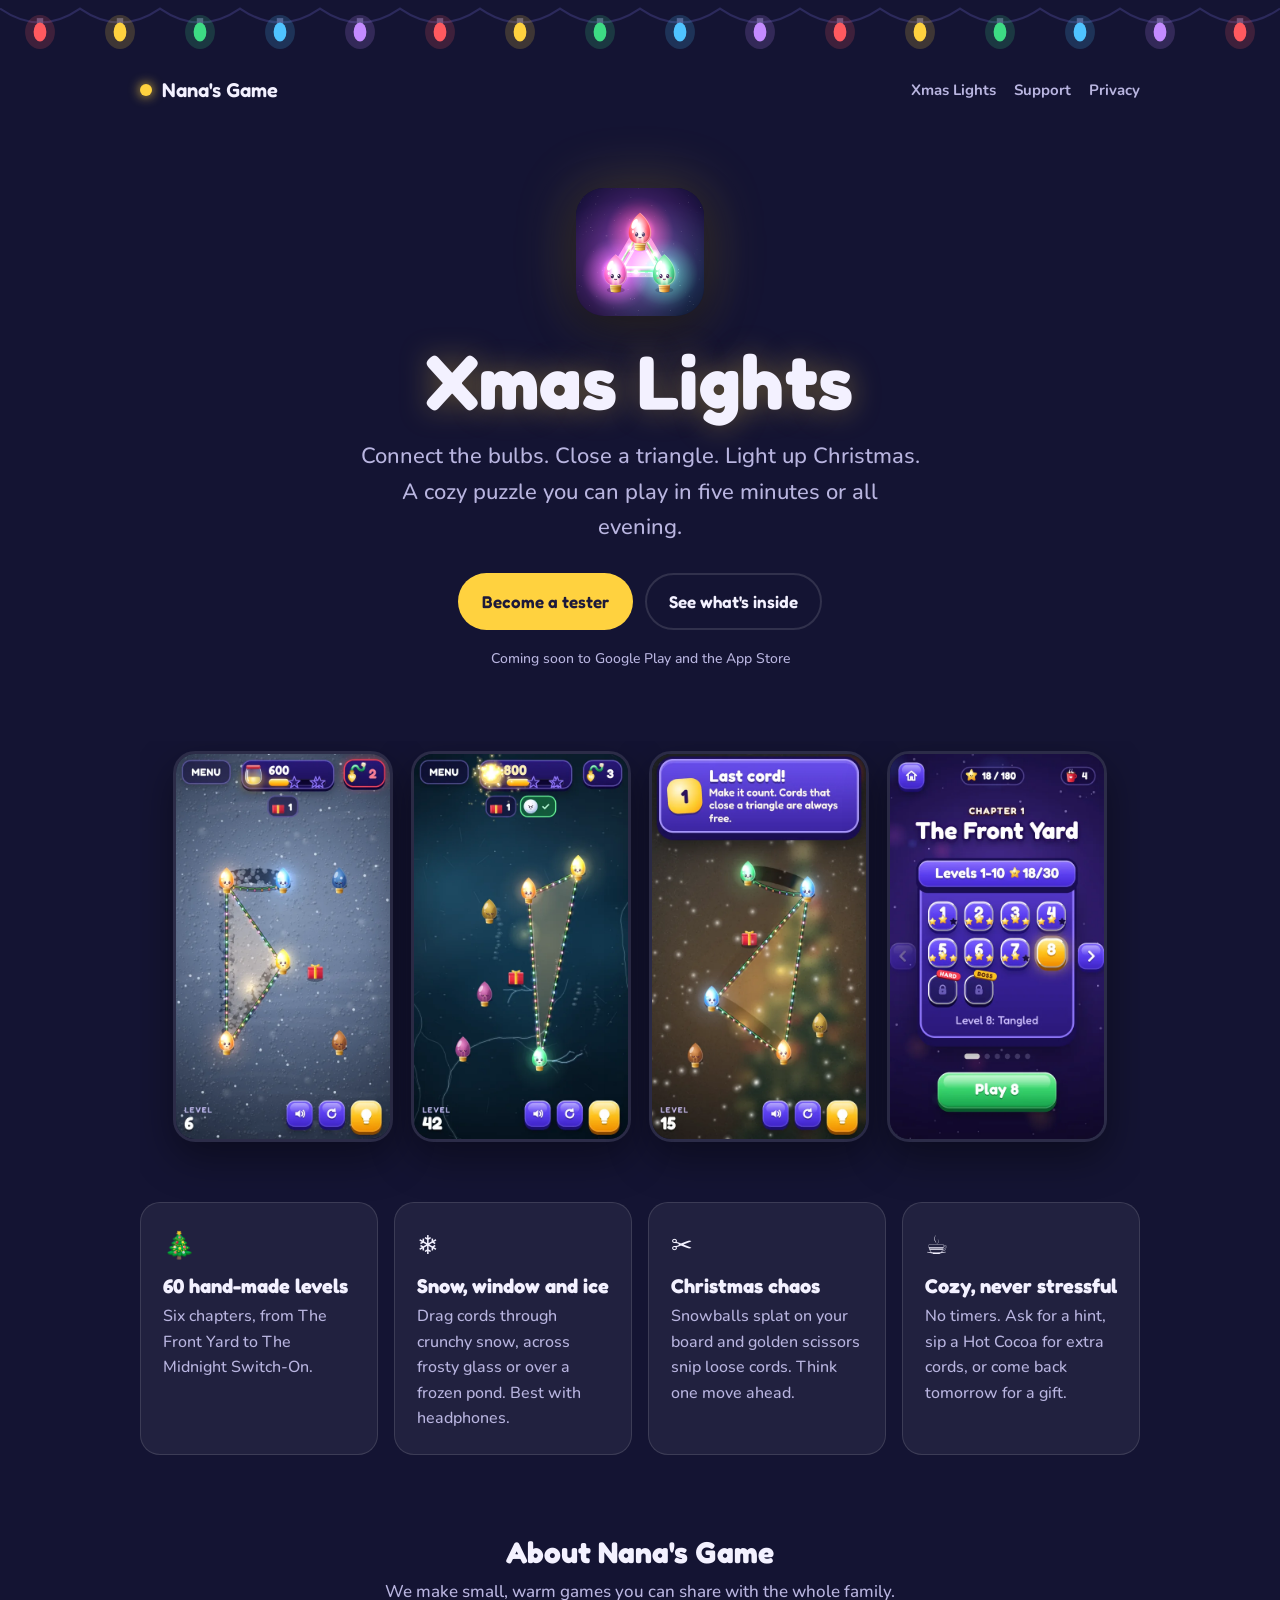
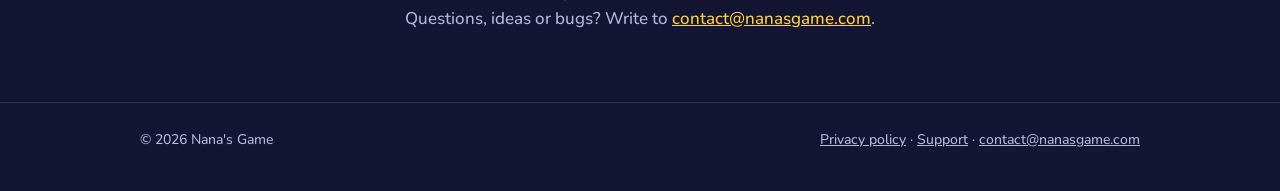
==== index.html @ da8f16e6 "nanasgame.com landing page, privacy policy and support Co-Authored-By: Claude Opus 5.5 <noreply@anth" ====
<!doctype html>
<html lang="en">
<head>
<meta charset="utf-8">
<meta name="viewport" content="width=device-width,initial-scale=1">
<title>Xmas Lights · Nana's Game</title>
<meta name="description" content="Xmas Lights: connect the bulbs, close a triangle and light up Christmas. A cozy puzzle game for Android and iPhone.">
<meta property="og:title" content="Xmas Lights">
<meta property="og:description" content="Connect the bulbs, close a triangle and light up Christmas. A cozy puzzle.">
<meta property="og:image" content="img/og.jpg">
<meta name="theme-color" content="#141433">
<link rel="icon" href="img/favicon.png">
<link rel="stylesheet" href="style.css">
</head>
<body>
<div class="lights" aria-hidden="true"><svg id="lights" viewBox="0 0 1200 60" preserveAspectRatio="xMidYMin slice"></svg></div>
<div class="wrap">
  <header class="top">
    <a class="brand" href="./"><span class="dot"></span>Nana's Game</a>
    <nav><a href="#game">Xmas Lights</a><a href="support/">Support</a><a href="privacy/">Privacy</a></nav>
  </header>

  <section class="hero" id="game">
    <img class="icon" src="img/icon-256.png" alt="Xmas Lights app icon" width="128" height="128">
    <h1>Xmas Lights</h1>
    <p class="tag">Connect the bulbs. Close a triangle. Light up Christmas. A cozy puzzle you can play in five minutes or all evening.</p>
    <div class="cta">
      <a class="btn gold" href="mailto:contact@nanasgame.com?subject=Xmas%20Lights%20tester">Become a tester</a>
      <a class="btn ghost" href="#features">See what's inside</a>
    </div>
    <span class="soon">Coming soon to Google Play and the App Store</span>
  </section>

  <div class="shots">
    <img src="img/4-yard.webp" alt="Lighting a triangle of bulbs in the front yard" loading="lazy">
    <img src="img/6-snowballs.webp" alt="Snowballs falling on the board" loading="lazy">
    <img src="img/8-window.webp" alt="Drawing cords on a frosty window" loading="lazy">
    <img src="img/2-map.webp" alt="The level map" loading="lazy">
  </div>

  <section class="features" id="features">
    <div class="feat"><span class="em">🎄</span><h3>60 hand-made levels</h3><p>Six chapters, from The Front Yard to The Midnight Switch-On.</p></div>
    <div class="feat"><span class="em">❄️</span><h3>Snow, window and ice</h3><p>Drag cords through crunchy snow, across frosty glass or over a frozen pond. Best with headphones.</p></div>
    <div class="feat"><span class="em">✂️</span><h3>Christmas chaos</h3><p>Snowballs splat on your board and golden scissors snip loose cords. Think one move ahead.</p></div>
    <div class="feat"><span class="em">☕</span><h3>Cozy, never stressful</h3><p>No timers. Ask for a hint, sip a Hot Cocoa for extra cords, or come back tomorrow for a gift.</p></div>
  </section>

  <section class="studio">
    <h2>About Nana's Game</h2>
    <p>We make small, warm games you can share with the whole family. Questions, ideas or bugs? Write to <a href="mailto:contact@nanasgame.com">contact@nanasgame.com</a>.</p>
  </section>
</div>
<footer><div class="wrap"><span>© 2026 Nana's Game</span><span><a href="privacy/">Privacy policy</a> · <a href="support/">Support</a> · <a href="mailto:contact@nanasgame.com">contact@nanasgame.com</a></span></div></footer>
<script>
(function(){var s=document.getElementById('lights'),n=16,c=['#ff5a5f','#ffd23f','#3ddc84','#4fc3ff','#c48bff'],d='M0 8';
for(var i=0;i<n;i++){var x0=i*1200/n,x1=x0+1200/n;d+=' Q'+(x0+x1)/2+' 34 '+x1+' 8';}
var h='<path d="'+d+'" fill="none" stroke="#2c2a5c" stroke-width="2"/>';
for(var j=0;j<n;j++){var x=(j+.5)*1200/n,y=21,k=c[j%c.length];h+='<g class="bulb"><rect x="'+(x-3)+'" y="'+(y-4)+'" width="6" height="6" fill="#55527f"/><ellipse cx="'+x+'" cy="'+(y+9)+'" rx="6" ry="9" fill="'+k+'"/><ellipse cx="'+x+'" cy="'+(y+9)+'" rx="14" ry="16" fill="'+k+'" opacity=".18"/></g>';}
s.innerHTML=h;})();
</script>
</body>
</html>
---- style.css ----
@font-face{font-family:Fredoka;font-weight:500;font-display:swap;src:url(fonts/fredoka-latin-500-normal.woff2) format('woff2')}
@font-face{font-family:Fredoka;font-weight:600;font-display:swap;src:url(fonts/fredoka-latin-600-normal.woff2) format('woff2')}
@font-face{font-family:Fredoka;font-weight:700;font-display:swap;src:url(fonts/fredoka-latin-700-normal.woff2) format('woff2')}
@font-face{font-family:Nunito;font-weight:500;font-display:swap;src:url(fonts/nunito-latin-500-normal.woff2) format('woff2')}
@font-face{font-family:Nunito;font-weight:700;font-display:swap;src:url(fonts/nunito-latin-700-normal.woff2) format('woff2')}
:root{--bg:#141433;--bg2:#1d1a4a;--ink:#f3f1ff;--muted:#b9b5e0;--gold:#ffd23f;--red:#ff5a5f;--green:#3ddc84;--card:rgba(255,255,255,.06);--line:rgba(255,255,255,.12)}
*{box-sizing:border-box}
html{scroll-behavior:smooth}
body{margin:0;background:var(--bg);color:var(--ink);font:17px/1.6 Nunito,system-ui,-apple-system,"Segoe UI",sans-serif;overflow-x:hidden}
a{color:var(--gold)}
h1,h2,h3{font-family:Fredoka,Nunito,sans-serif;line-height:1.15;margin:0}
.wrap{max-width:1040px;margin:0 auto;padding:0 20px}
header.top{display:flex;align-items:center;justify-content:space-between;padding:18px 0}
.brand{display:flex;align-items:center;gap:10px;font-family:Fredoka;font-weight:600;font-size:20px;color:var(--ink);text-decoration:none}
.brand .dot{width:12px;height:12px;border-radius:50%;background:var(--gold);box-shadow:0 0 12px var(--gold)}
nav a{color:var(--muted);text-decoration:none;margin-left:18px;font-weight:700;font-size:15px}
nav a:hover{color:var(--ink)}
/* hero */
.hero{position:relative;padding:40px 0 70px;text-align:center}
.lights{height:56px;overflow:hidden;pointer-events:none}
.lights svg{width:100%;height:60px}
.bulb{animation:tw 2.4s ease-in-out infinite}
.bulb:nth-child(3n){animation-delay:.8s}.bulb:nth-child(3n+1){animation-delay:1.6s}
@keyframes tw{0%,100%{opacity:1}50%{opacity:.45}}
@media (prefers-reduced-motion:reduce){.bulb{animation:none}}
.hero .icon{width:128px;height:128px;border-radius:28px;box-shadow:0 12px 40px rgba(0,0,0,.45),0 0 60px rgba(255,210,63,.25);margin:24px auto 22px;display:block}
.hero h1{font-size:clamp(44px,8vw,76px);font-weight:700;letter-spacing:.5px;text-shadow:0 0 30px rgba(255,210,63,.35)}
.hero p.tag{font-size:clamp(18px,2.6vw,22px);color:var(--muted);max-width:560px;margin:14px auto 28px}
.cta{display:flex;gap:12px;justify-content:center;flex-wrap:wrap}
.btn{display:inline-flex;align-items:center;gap:8px;padding:13px 22px;border-radius:999px;font-family:Fredoka;font-weight:600;font-size:17px;text-decoration:none;border:2px solid transparent}
.btn.gold{background:var(--gold);color:#1d1a3a}
.btn.ghost{border-color:var(--line);color:var(--ink)}
.soon{display:inline-block;margin-top:18px;font-size:14px;color:var(--muted)}
/* screenshots */
.shots{display:flex;gap:18px;justify-content:center;padding:10px 0 60px;overflow-x:auto;scroll-snap-type:x mandatory}
.shots img{width:220px;height:auto;aspect-ratio:9/16;border-radius:22px;border:3px solid rgba(255,255,255,.1);box-shadow:0 16px 40px rgba(0,0,0,.4);scroll-snap-align:center;flex:none}
/* features */
.features{display:grid;grid-template-columns:repeat(auto-fit,minmax(220px,1fr));gap:16px;padding-bottom:70px}
.feat{background:var(--card);border:1px solid var(--line);border-radius:20px;padding:22px}
.feat h3{font-size:20px;margin-bottom:6px}
.feat p{margin:0;color:var(--muted);font-size:16px}
.feat .em{font-size:26px;display:block;margin-bottom:8px}
/* studio */
.studio{text-align:center;padding:10px 0 70px}
.studio h2{font-size:30px;margin-bottom:8px}
.studio p{color:var(--muted);max-width:560px;margin:0 auto}
footer{border-top:1px solid var(--line);padding:26px 0 40px;color:var(--muted);font-size:14px}
footer .wrap{display:flex;gap:16px;flex-wrap:wrap;justify-content:space-between}
footer a{color:var(--muted)}
/* text pages */
.doc{max-width:720px;margin:0 auto;padding:20px 20px 60px}
.doc h1{font-size:38px;margin:10px 0 4px}
.doc h2{font-size:21px;margin:28px 0 6px}
.doc .date{color:var(--muted);margin:0 0 20px}
.doc p,.doc li{color:#dcd9f5}
.brand,nav a{white-space:nowrap}
@media (max-width:560px){nav a{margin-left:12px;font-size:14px}nav a:first-child{display:none}.shots{justify-content:flex-start}.shots img{width:180px}}
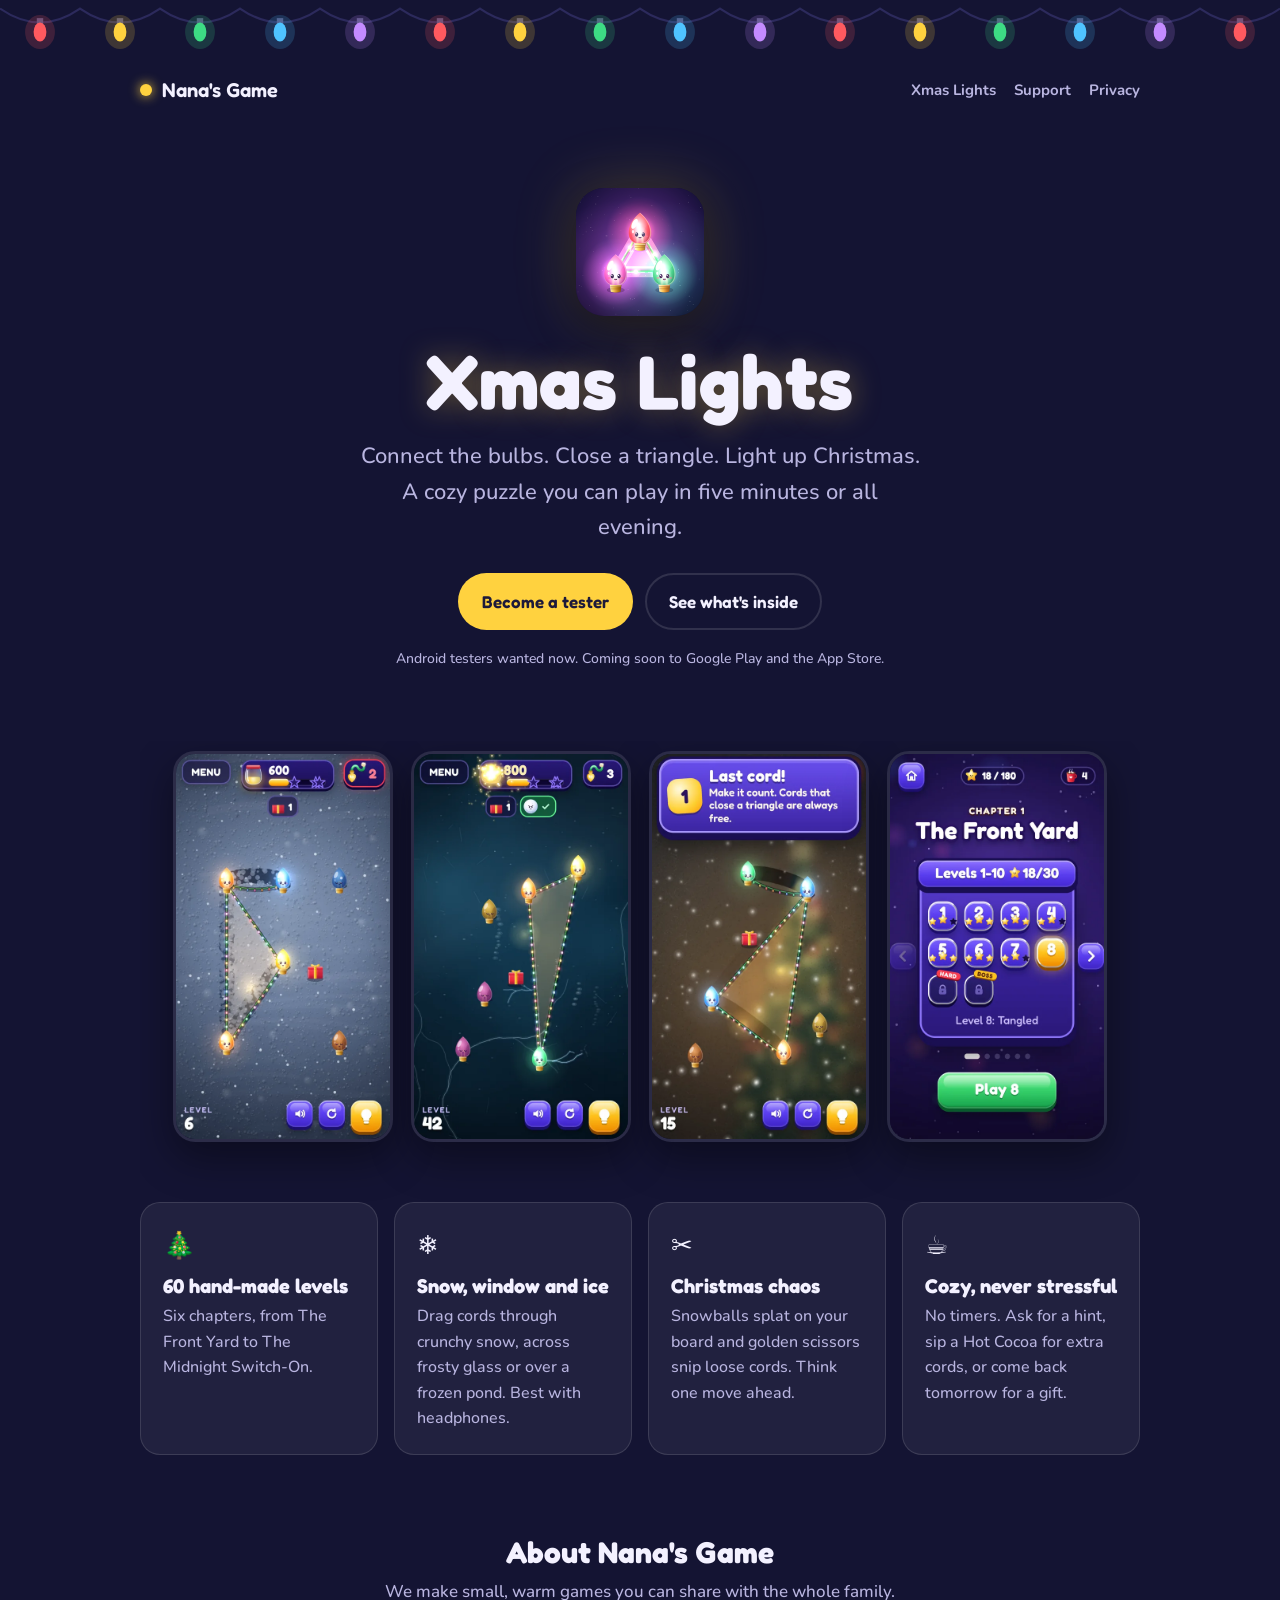
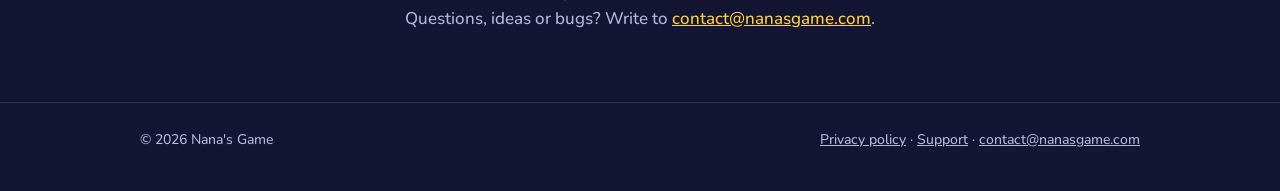
==== commit c4584f75: "Point Become a tester button to the sign-up form Co-Authored-By: Claude Opus 5.5 <noreply@anthropic." ====
--- a/index.html
+++ b/index.html
@@ -25,10 +25,10 @@
     <h1>Xmas Lights</h1>
     <p class="tag">Connect the bulbs. Close a triangle. Light up Christmas. A cozy puzzle you can play in five minutes or all evening.</p>
     <div class="cta">
-      <a class="btn gold" href="mailto:contact@nanasgame.com?subject=Xmas%20Lights%20tester">Become a tester</a>
+      <a class="btn gold" href="https://docs.google.com/forms/d/e/1FAIpQLSdXcc9EGKCobpm0PpayjFovDhJnvt9fzfqe63KZqGMDl3-UOw/viewform" target="_blank" rel="noopener">Become a tester</a>
       <a class="btn ghost" href="#features">See what's inside</a>
     </div>
-    <span class="soon">Coming soon to Google Play and the App Store</span>
+    <span class="soon">Android testers wanted now. Coming soon to Google Play and the App Store.</span>
   </section>
 
   <div class="shots">
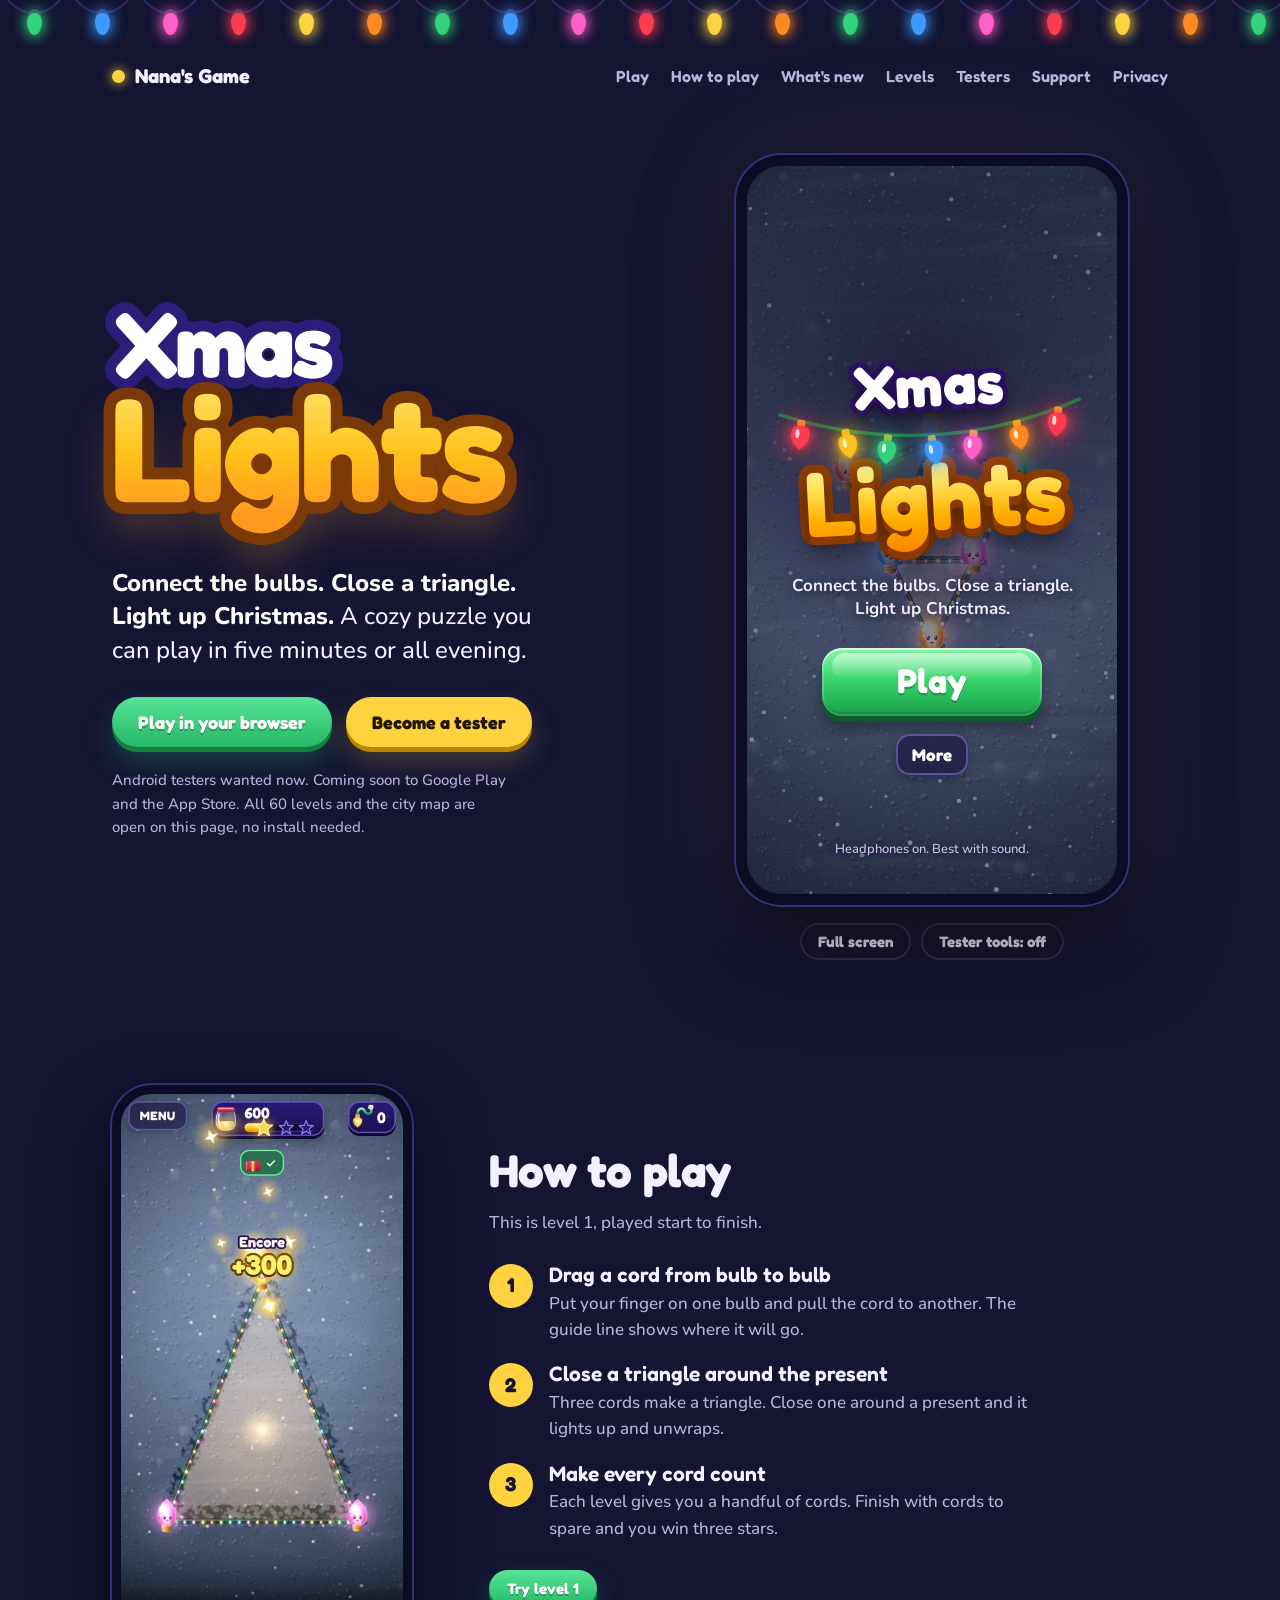
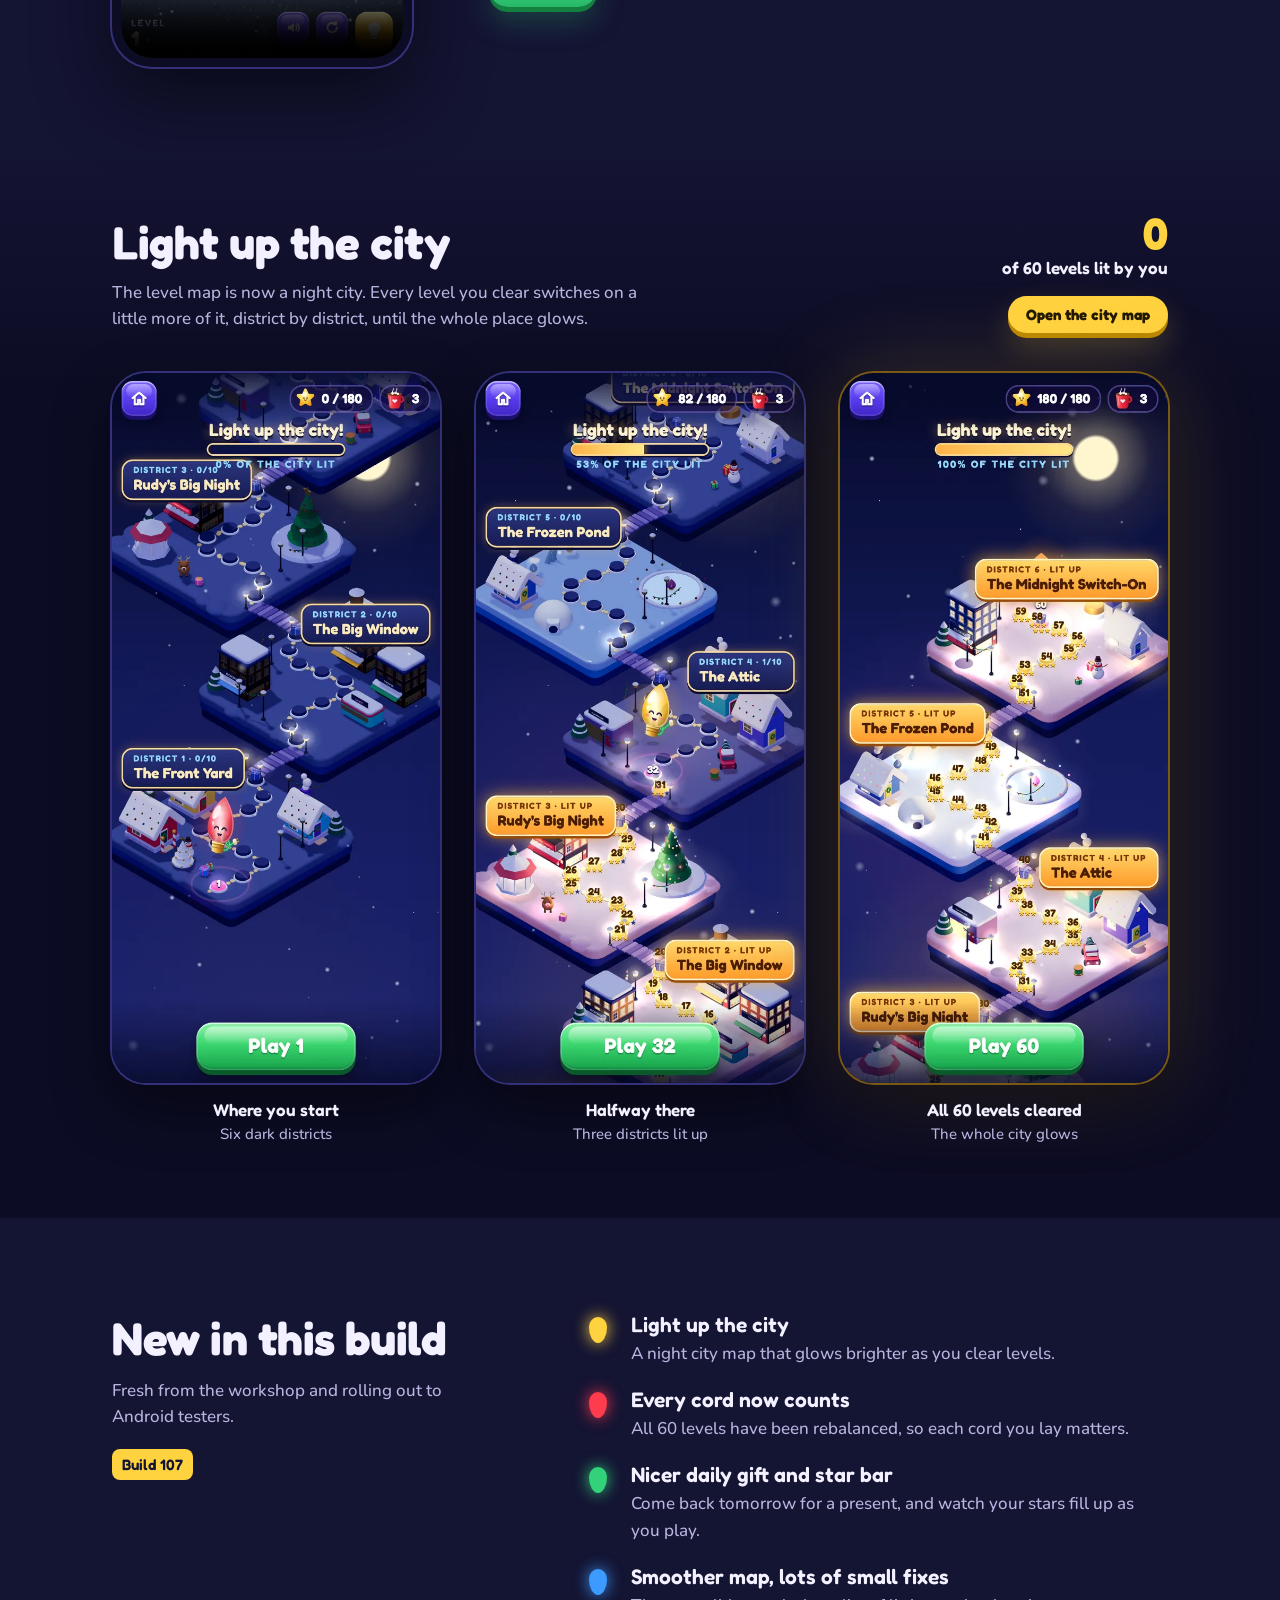
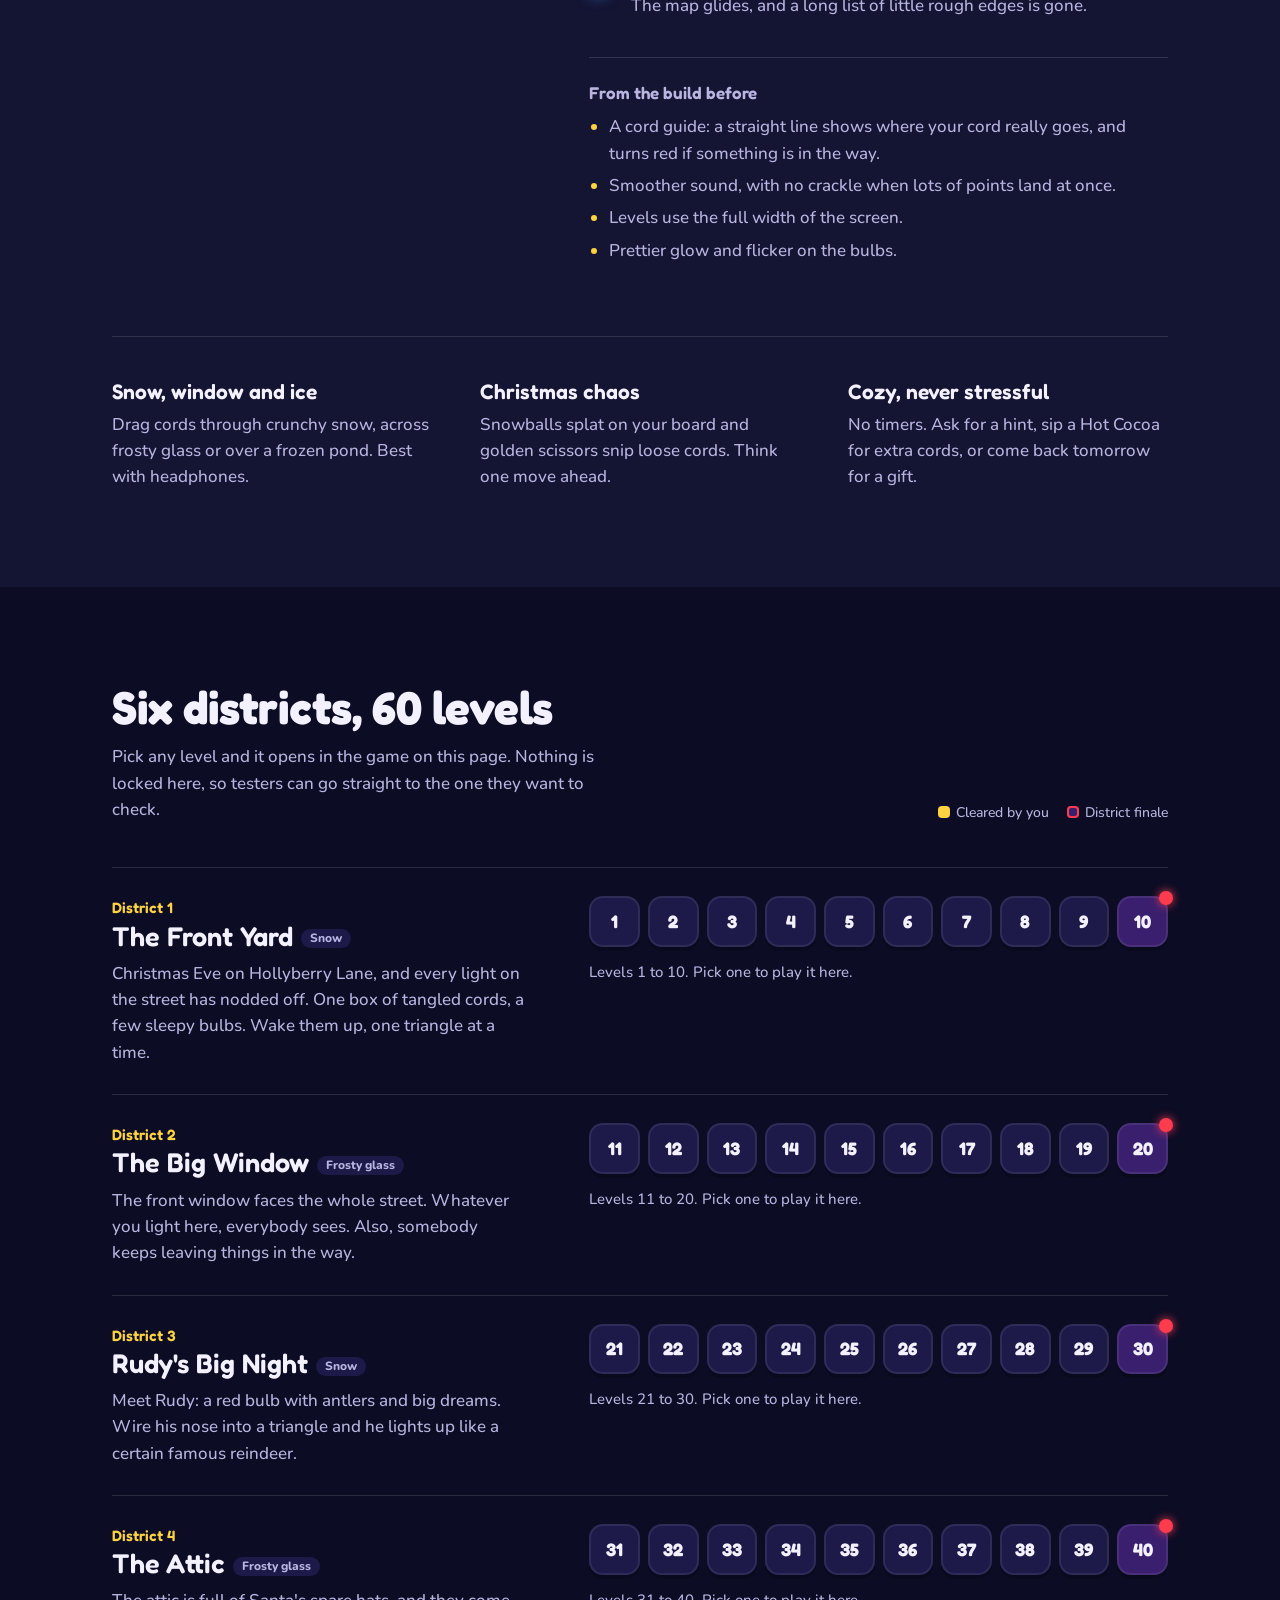
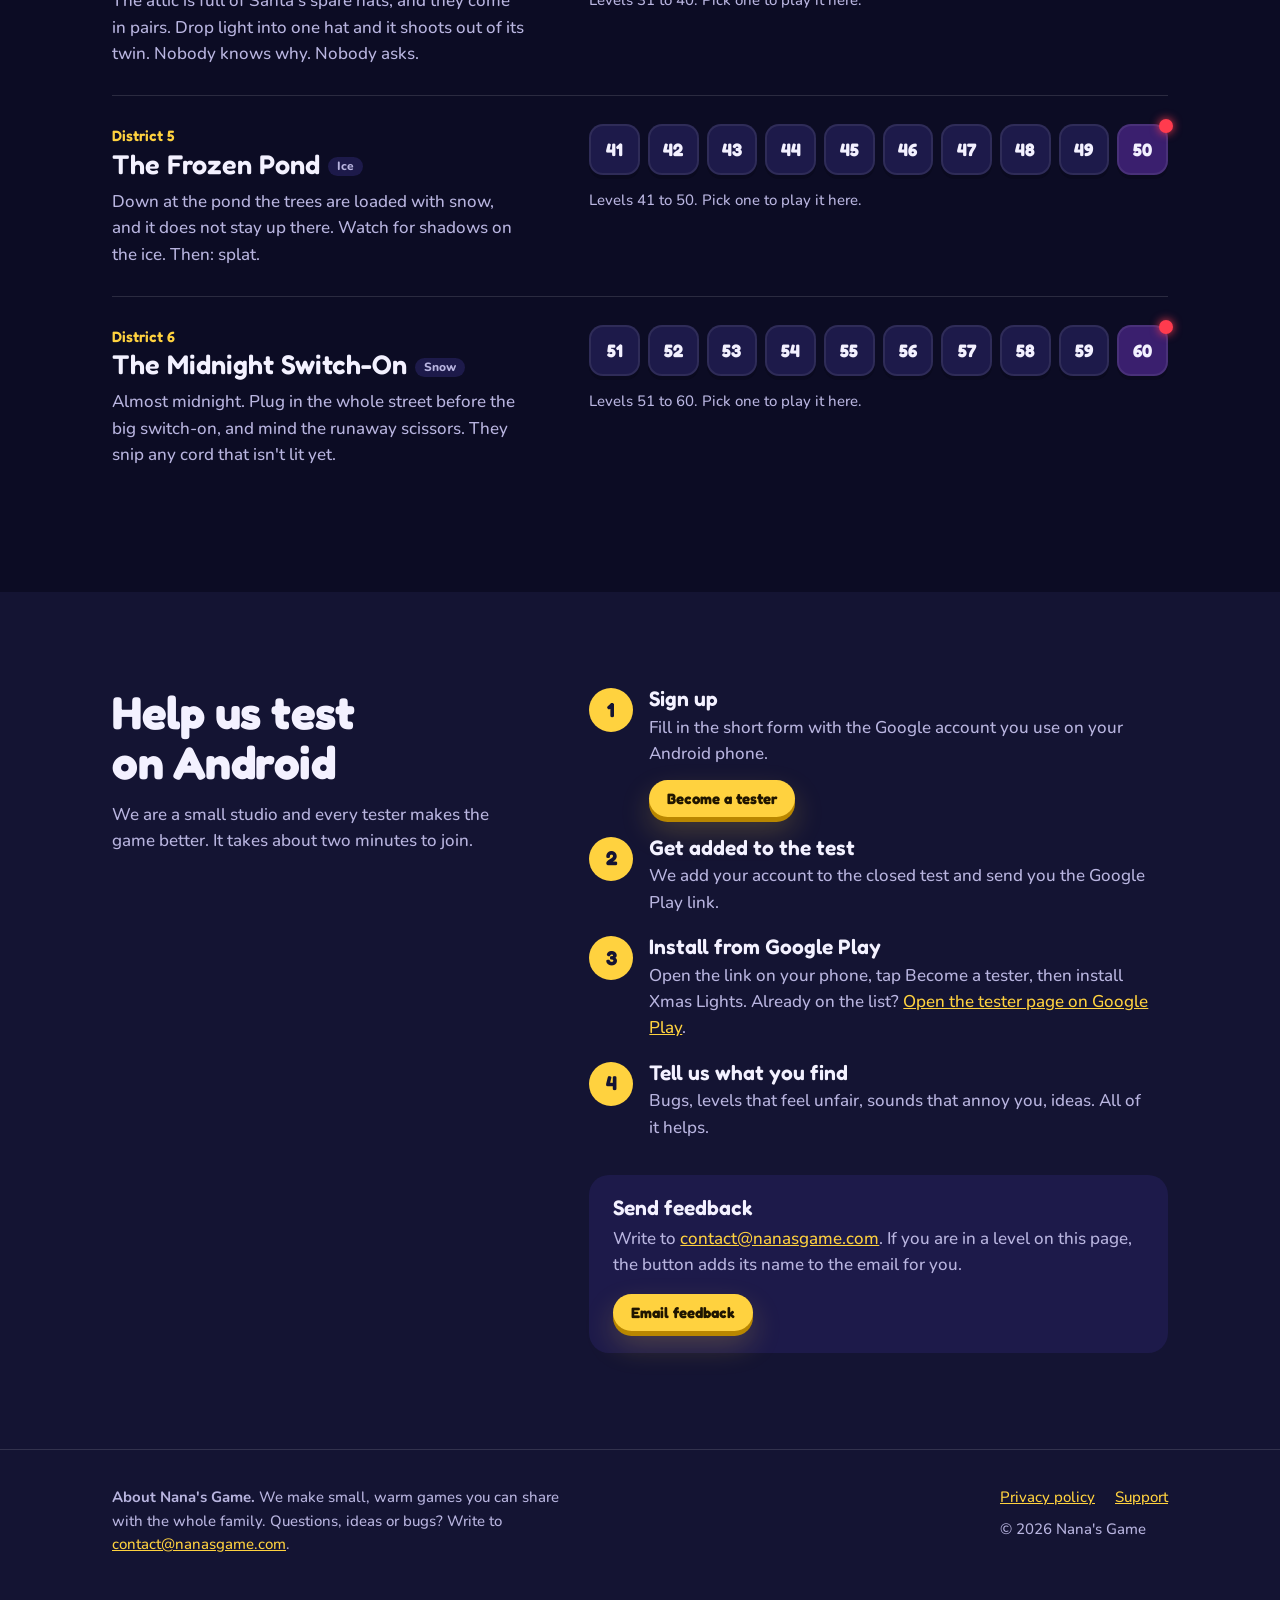
==== commit 475773f0: "New home page with playable game, city map and how-to clip - Rebuild index.html: playable game in th" ====
--- a/index.html
+++ b/index.html
@@ -1,62 +1,495 @@
-<!doctype html>
+<!DOCTYPE html>
 <html lang="en">
 <head>
 <meta charset="utf-8">
 <meta name="viewport" content="width=device-width,initial-scale=1">
 <title>Xmas Lights · Nana's Game</title>
-<meta name="description" content="Xmas Lights: connect the bulbs, close a triangle and light up Christmas. A cozy puzzle game for Android and iPhone.">
-<meta property="og:title" content="Xmas Lights">
-<meta property="og:description" content="Connect the bulbs, close a triangle and light up Christmas. A cozy puzzle.">
-<meta property="og:image" content="img/og.jpg">
+<meta name="description" content="Xmas Lights: connect the bulbs, close a triangle and light up Christmas. Play all 60 levels in your browser, or join the Android test.">
+<meta property="og:title" content="Xmas Lights · Nana's Game">
+<meta property="og:description" content="A cozy Christmas puzzle. Play the levels in your browser, or join the Android test.">
+<meta property="og:image" content="https://nanasgame.com/img/og.jpg">
 <meta name="theme-color" content="#141433">
 <link rel="icon" href="img/favicon.png">
-<link rel="stylesheet" href="style.css">
+<style>
+/* Layout: left-aligned copy beside a live, playable phone in the hero. One loud element: the game's own night city map,
+   shown dark, half lit and fully lit. Everything after it is quiet rows on the same night sky. */
+:root{
+  --night:#141433;      /* page sky, same as the app background */
+  --deep:#0c0c24;       /* bands and the phone bezel */
+  --dusk:#1d1a4a;       /* raised surfaces */
+  --ink:#f3f1ff;
+  --muted:#b9b5e0;
+  --gold:#ffd23f;       /* lit windows, stars, primary accent */
+  --green:#33d17a;      /* the game's Play button */
+  --red:#ff3b4e; --blue:#3d9bff; --pink:#ff5fc8; --orange:#ff8a1f;   /* bulb colours from the game */
+  --line:rgba(255,255,255,.13);
+  --display:'Fredoka','Nunito',system-ui,sans-serif;
+  --body:'Nunito',system-ui,-apple-system,'Segoe UI',sans-serif;
+  color-scheme:dark;
+}
+@font-face{font-family:'Fredoka';font-weight:500;font-display:swap;src:url(fonts/fredoka-latin-500-normal.woff2) format('woff2')}
+@font-face{font-family:'Fredoka';font-weight:600;font-display:swap;src:url(fonts/fredoka-latin-600-normal.woff2) format('woff2')}
+@font-face{font-family:'Fredoka';font-weight:700;font-display:swap;src:url(fonts/fredoka-latin-700-normal.woff2) format('woff2')}
+@font-face{font-family:'Nunito';font-weight:500;font-display:swap;src:url(fonts/nunito-latin-500-normal.woff2) format('woff2')}
+@font-face{font-family:'Nunito';font-weight:700;font-display:swap;src:url(fonts/nunito-latin-700-normal.woff2) format('woff2')}
+@font-face{font-family:'Nunito';font-weight:800;font-display:swap;src:url(fonts/nunito-latin-800-normal.woff2) format('woff2')}
+
+*,*::before,*::after{box-sizing:border-box}
+html{scroll-behavior:smooth;scroll-padding-top:20px}
+html.locked{overflow:hidden}
+body{margin:0;background:var(--night);color:var(--ink);font-family:var(--body);font-weight:500;font-size:17px;line-height:1.55;-webkit-font-smoothing:antialiased}
+img,canvas{max-width:100%}
+a{color:var(--gold)}
+h1,h2,h3{font-family:var(--display);margin:0;text-wrap:balance;line-height:1.08}
+h2{font-size:clamp(30px,4.4vw,46px);font-weight:700;letter-spacing:-.01em}
+h3{font-size:21px;font-weight:600}
+p{margin:0}
+[hidden]{display:none!important}
+:focus-visible{outline:3px solid var(--gold);outline-offset:3px;border-radius:6px}
+.wrap{width:min(1120px,100%);margin-inline:auto;padding-inline:clamp(16px,4vw,32px)}
+.muted{color:var(--muted)}
+
+/* ---------- string of lights across the top ---------- */
+.string{display:flex;height:46px;overflow:hidden;pointer-events:none}
+.string i{flex:0 0 68px;position:relative;height:46px}
+.string i::before{content:"";position:absolute;left:0;right:0;top:-22px;height:36px;border:2px solid #2c2a66;border-top:0;border-radius:0 0 50% 50%/0 0 100% 100%}
+.string i::after{content:"";position:absolute;left:50%;top:13px;width:15px;height:22px;margin-left:-7.5px;border-radius:50% 50% 50% 50%/38% 38% 62% 62%;background:var(--c);box-shadow:0 0 14px 2px var(--c),0 -5px 0 -1px #3a376f;animation:twinkle 3.6s ease-in-out infinite;animation-delay:var(--d)}
+.string i:nth-child(6n+1){--c:var(--green);--d:-.2s}.string i:nth-child(6n+2){--c:var(--blue);--d:-1.9s}.string i:nth-child(6n+3){--c:var(--pink);--d:-.9s}
+.string i:nth-child(6n+4){--c:var(--red);--d:-2.6s}.string i:nth-child(6n+5){--c:var(--gold);--d:-1.3s}.string i:nth-child(6n){--c:var(--orange);--d:-3.1s}
+@keyframes twinkle{0%,100%{opacity:1}42%{opacity:.5}47%{opacity:.95}53%{opacity:.6}}
+
+/* ---------- nav ---------- */
+.top{display:flex;align-items:center;justify-content:space-between;gap:16px;flex-wrap:wrap;padding-block:14px}
+.brand{display:flex;align-items:center;gap:10px;font-family:var(--display);font-weight:700;font-size:20px;color:var(--ink);text-decoration:none}
+.brand::before{content:"";width:13px;height:13px;border-radius:50%;background:var(--gold);box-shadow:0 0 12px var(--gold)}
+.top nav{display:flex;gap:4px 22px;flex-wrap:wrap}
+.top nav a{font-family:var(--display);font-weight:600;font-size:16px;color:var(--muted);text-decoration:none;padding:4px 0}
+.top nav a:hover{color:var(--ink)}
+
+/* ---------- buttons ---------- */
+.btn{display:inline-flex;align-items:center;justify-content:center;gap:8px;font-family:var(--display);font-weight:700;font-size:18px;line-height:1;padding:16px 26px;border-radius:999px;border:0;cursor:pointer;text-decoration:none;color:#201600;background:var(--gold);box-shadow:0 5px 0 #b98700,0 14px 30px rgba(255,210,63,.22);transition:transform .12s,box-shadow .12s}
+.btn:hover{transform:translateY(-1px)}
+.btn:active{transform:translateY(4px);box-shadow:0 1px 0 #b98700}
+.btn.play{color:#fff;background:linear-gradient(#56e596,#25b866);box-shadow:0 5px 0 #14803f,0 14px 30px rgba(51,209,122,.25);text-shadow:0 2px 0 rgba(0,70,30,.35)}
+.btn.play:active{box-shadow:0 1px 0 #14803f}
+.btn.ghost{color:var(--ink);background:transparent;box-shadow:inset 0 0 0 2px var(--line)}
+.btn.ghost:active{transform:translateY(1px);box-shadow:inset 0 0 0 2px var(--line)}
+.btn.sm{font-size:15px;padding:11px 18px}
+.btn[aria-pressed="true"]{background:var(--dusk);color:var(--gold);box-shadow:inset 0 0 0 2px var(--gold)}
+
+/* ---------- hero ---------- */
+.hero{display:grid;grid-template-columns:minmax(0,1.05fr) minmax(0,.95fr);gap:clamp(24px,5vw,72px);align-items:center;padding-block:clamp(20px,4vw,48px) clamp(36px,6vw,72px)}
+.title{font-weight:700;font-size:clamp(92px,11.5vw,148px);line-height:.86;letter-spacing:-.02em;isolation:isolate;margin-left:-.03em}
+.title span{display:block;position:relative;width:max-content;max-width:100%}
+.title span::before{content:attr(data-text);position:absolute;left:0;top:0;z-index:-1}
+.title .xmas{color:#fff;font-size:.62em;margin-left:.08em}
+.title .xmas::before{-webkit-text-stroke:.24em #2b1d78;color:#2b1d78}
+.title .lights{background:linear-gradient(#fff08a,#ffc21a 50%,#ff9a1f 80%);-webkit-background-clip:text;background-clip:text;color:transparent;padding:.2em .05em .3em 0;margin:-.2em 0 -.3em}
+.title .lights::before{padding-top:.2em;-webkit-text-stroke:.16em #7a3906;color:#7a3906;text-shadow:0 .07em 0 #4f2403,0 .16em .3em rgba(255,170,40,.35)}
+.lede{font-size:clamp(19px,2.1vw,24px);line-height:1.4;max-width:30ch;margin-top:clamp(36px,4.4vw,58px)}
+.lede b{font-weight:800;color:#fff}
+.cta{display:flex;gap:14px;flex-wrap:wrap;margin-top:30px}
+.status{margin-top:22px;font-size:15px;color:var(--muted);max-width:44ch}
+
+.stage{justify-self:center;width:min(392px,100%)}
+.phone{position:relative;height:clamp(560px,calc(100vh - 150px),760px);border-radius:46px;border:11px solid var(--deep);background:var(--night) url(img/poster.webp) center/cover;box-shadow:0 0 0 2px #34317a,0 40px 90px rgba(0,0,0,.55),0 0 120px rgba(255,200,80,.12);overflow:hidden;display:flex;flex-direction:column}
+.phone iframe{flex:1;width:100%;border:0;display:block;min-height:0}
+.phone .start{position:absolute;inset:0;background:transparent;border:0;border-radius:34px;cursor:pointer}
+.phone .bar{display:none}
+.under{display:flex;gap:10px;justify-content:center;flex-wrap:wrap;margin-top:18px}
+.note{min-height:1.4em;margin-top:10px;text-align:center;font-size:14px;color:var(--muted)}
+
+/* full-screen play */
+.phone.full{position:fixed;inset:0;z-index:50;height:auto;border:0;border-radius:0;background:var(--deep);box-shadow:none}
+.phone.full .bar{display:flex;align-items:center;gap:10px;padding:8px 12px;background:var(--deep);border-bottom:1px solid var(--line);font-size:14px}
+.phone.full .bar .now{flex:1;min-width:0;white-space:nowrap;overflow:hidden;text-overflow:ellipsis;color:var(--muted);text-align:center}
+.phone.full .bar button,.phone.full .bar a{font-family:var(--display);font-weight:600;font-size:14px;color:var(--ink);background:var(--dusk);border:0;border-radius:999px;padding:8px 14px;cursor:pointer;text-decoration:none;white-space:nowrap}
+.phone.full iframe{width:min(560px,100%);margin-inline:auto}
+.phone.full .start{display:none}
+
+/* ---------- how to play ---------- */
+.how{display:grid;grid-template-columns:300px minmax(0,1fr);gap:clamp(28px,6vw,88px);align-items:center;padding-block:clamp(8px,2vw,24px) clamp(48px,7vw,88px)}
+.clip{display:block;width:min(300px,100%);height:auto;border-radius:40px;border:9px solid var(--deep);background:var(--deep);box-shadow:0 0 0 2px #34317a,0 30px 70px rgba(0,0,0,.5)}
+.how h2+p{margin-top:14px;color:var(--muted);max-width:46ch}
+.how .steps{margin-top:28px}
+.how .cta{margin-top:28px}
+
+/* ---------- the city map ---------- */
+.city{background:linear-gradient(var(--night),var(--deep) 22%);padding-block:clamp(28px,5vw,56px) clamp(40px,6vw,72px)}
+.city-head{display:grid;grid-template-columns:minmax(0,1fr) auto;gap:20px 40px;align-items:end}
+.city-head p{max-width:56ch;margin-top:12px;color:var(--muted)}
+.tally{font-family:var(--display);font-weight:600;font-size:17px;text-align:right;font-variant-numeric:tabular-nums}
+.tally b{display:block;font-size:44px;line-height:1;color:var(--gold);font-weight:700}
+.tally .btn{margin-top:14px}
+.shots{display:grid;grid-template-columns:repeat(3,minmax(0,1fr));gap:clamp(14px,3vw,36px);margin-top:clamp(24px,4vw,40px)}
+.shots figure{margin:0;min-width:0}
+.shots img{display:block;width:100%;height:auto;border-radius:clamp(20px,3vw,34px);box-shadow:0 0 0 2px #34317a,0 24px 60px rgba(0,0,0,.45)}
+.shots figure:last-child img{box-shadow:0 0 0 2px #7a5a12,0 24px 60px rgba(0,0,0,.45),0 0 90px rgba(255,200,80,.22)}
+.shots figcaption{margin-top:14px;font-family:var(--display);font-weight:600;font-size:17px;text-align:center}
+.shots figcaption span{display:block;font-family:var(--body);font-weight:500;font-size:15px;color:var(--muted)}
+
+/* ---------- sections ---------- */
+section.row{padding-block:clamp(48px,8vw,96px)}
+.split{display:grid;grid-template-columns:minmax(0,5fr) minmax(0,7fr);gap:clamp(24px,5vw,72px)}
+.split>div:first-child p{margin-top:14px;color:var(--muted);max-width:38ch}
+.build{display:inline-block;margin-top:18px;font-family:var(--display);font-weight:600;font-size:15px;color:var(--night);background:var(--gold);border-radius:8px;padding:4px 10px}
+
+.notes{list-style:none;margin:0;padding:0;display:grid;gap:22px}
+.notes li{display:grid;grid-template-columns:26px minmax(0,1fr);gap:16px;align-items:start}
+.notes li::before{content:"";width:18px;height:26px;margin-top:3px;border-radius:50% 50% 50% 50%/38% 38% 62% 62%;background:var(--c,var(--gold));box-shadow:0 0 16px var(--c,var(--gold))}
+.notes li:nth-child(4n+1){--c:var(--gold)}.notes li:nth-child(4n+2){--c:var(--red)}.notes li:nth-child(4n+3){--c:var(--green)}.notes li:nth-child(4n){--c:var(--blue)}
+.notes p{color:var(--muted);margin-top:4px;max-width:52ch}
+.earlier{margin-top:38px;padding-top:26px;border-top:1px solid var(--line)}
+.earlier h3{font-size:17px;color:var(--muted);font-weight:600}
+.earlier ul{margin:12px 0 0;padding-left:20px;color:var(--muted);display:grid;gap:6px;max-width:60ch}
+.earlier li::marker{color:var(--gold)}
+
+.inside{display:grid;grid-template-columns:repeat(3,minmax(0,1fr));gap:clamp(20px,4vw,48px);margin-top:clamp(40px,6vw,72px);padding-top:clamp(28px,4vw,44px);border-top:1px solid var(--line)}
+.inside p{color:var(--muted);margin-top:8px}
+
+/* ---------- chapters and levels ---------- */
+.levels{background:var(--deep)}
+.levels-head{display:flex;justify-content:space-between;align-items:end;gap:20px;flex-wrap:wrap}
+.levels-head p{color:var(--muted);max-width:52ch;margin-top:12px}
+.chapters{list-style:none;margin:clamp(28px,4vw,44px) 0 0;padding:0}
+.chapter{display:grid;grid-template-columns:minmax(0,5fr) minmax(0,7fr);gap:18px clamp(24px,5vw,72px);padding-block:28px;border-top:1px solid var(--line)}
+.chapter .n{font-family:var(--display);font-weight:600;font-size:15px;color:var(--gold)}
+.chapter h3{font-size:27px;margin-top:2px}
+.chapter .surface{display:inline-block;margin-left:8px;font-family:var(--body);font-weight:800;font-size:12px;vertical-align:middle;padding:3px 9px;border-radius:999px;background:var(--dusk);color:var(--muted)}
+.chapter p{color:var(--muted);margin-top:10px;max-width:46ch}
+.tiles{display:grid;grid-template-columns:repeat(10,minmax(0,1fr));gap:8px}
+.tile{position:relative;aspect-ratio:1;min-width:0;border-radius:14px;border:0;cursor:pointer;font-family:var(--display);font-weight:700;font-size:18px;color:var(--ink);background:var(--dusk);box-shadow:inset 0 0 0 2px rgba(255,255,255,.08),0 4px 0 #0a0a1f;transition:transform .1s}
+.tile:hover{transform:translateY(-2px);box-shadow:inset 0 0 0 2px var(--gold),0 6px 0 #0a0a1f}
+.tile.boss{background:#3a1f6e}
+.tile.boss::after{content:"";position:absolute;top:-5px;right:-5px;width:14px;height:14px;border-radius:50%;background:var(--red);box-shadow:0 0 10px var(--red)}
+.tile.done{background:var(--gold);color:#2a1c00;box-shadow:0 4px 0 #b98700,0 0 18px rgba(255,210,63,.35)}
+.tile small{display:block;font-size:9px;letter-spacing:1px;line-height:1;margin-top:1px}
+.chapter .readout{min-height:3.1em;margin-top:14px;font-size:15px;max-width:none}
+.readout b{color:var(--ink);font-weight:800}
+.legend{display:flex;gap:18px;flex-wrap:wrap;font-size:14px;color:var(--muted);margin-top:10px}
+.legend i{display:inline-block;width:12px;height:12px;border-radius:4px;margin-right:6px;vertical-align:-1px}
+
+/* ---------- testers ---------- */
+.steps{margin:0;padding:0;list-style:none;counter-reset:s;display:grid;gap:20px}
+.steps li{counter-increment:s;display:grid;grid-template-columns:44px minmax(0,1fr);gap:16px}
+.steps li::before{content:counter(s);display:grid;place-items:center;width:44px;height:44px;border-radius:50%;font-family:var(--display);font-weight:700;font-size:20px;color:var(--night);background:var(--gold)}
+.steps p{color:var(--muted);margin-top:4px;max-width:50ch}
+.steps .btn{margin-top:12px}
+.feedback{margin-top:34px;padding:22px 24px;border-radius:20px;background:var(--dusk)}
+.feedback p{color:var(--muted);margin-top:6px;max-width:56ch}
+.feedback .cta{margin-top:16px}
+
+footer{border-top:1px solid var(--line);padding-block:36px 48px;color:var(--muted);font-size:15px}
+footer .cols{display:flex;justify-content:space-between;gap:20px 40px;flex-wrap:wrap}
+footer p{max-width:52ch}
+footer nav{display:flex;gap:6px 20px;flex-wrap:wrap}
+
+@media (max-width:880px){
+  .hero,.split,.chapter,.city-head,.how{grid-template-columns:minmax(0,1fr)}
+  .clip{width:min(270px,78%);margin-inline:auto}
+  .tally{text-align:left}
+  .tiles{grid-template-columns:repeat(5,minmax(0,1fr))}
+  .inside{grid-template-columns:minmax(0,1fr)}
+  .top nav a.opt{display:none}
+  .shots{display:flex;overflow-x:auto;scroll-snap-type:x mandatory;padding-bottom:8px}
+  .shots figure{flex:0 0 72%;scroll-snap-align:center}
+}
+@media (prefers-reduced-motion:reduce){
+  html{scroll-behavior:auto}
+  .string i::after{animation:none}
+  .btn,.tile{transition:none}
+}
+</style>
 </head>
 <body>
-<div class="lights" aria-hidden="true"><svg id="lights" viewBox="0 0 1200 60" preserveAspectRatio="xMidYMin slice"></svg></div>
-<div class="wrap">
-  <header class="top">
-    <a class="brand" href="./"><span class="dot"></span>Nana's Game</a>
-    <nav><a href="#game">Xmas Lights</a><a href="support/">Support</a><a href="privacy/">Privacy</a></nav>
-  </header>
-
-  <section class="hero" id="game">
-    <img class="icon" src="img/icon-256.png" alt="Xmas Lights app icon" width="128" height="128">
-    <h1>Xmas Lights</h1>
-    <p class="tag">Connect the bulbs. Close a triangle. Light up Christmas. A cozy puzzle you can play in five minutes or all evening.</p>
+
+<div class="string" aria-hidden="true"><i></i><i></i><i></i><i></i><i></i><i></i><i></i><i></i><i></i><i></i><i></i><i></i><i></i><i></i><i></i><i></i><i></i><i></i><i></i><i></i><i></i><i></i><i></i><i></i><i></i><i></i><i></i><i></i><i></i><i></i><i></i><i></i><i></i><i></i><i></i><i></i><i></i><i></i><i></i><i></i></div>
+
+<header class="wrap top">
+  <a class="brand" href="./">Nana's Game</a>
+  <nav aria-label="Site">
+    <a href="#play">Play</a>
+    <a href="#how" class="opt">How to play</a>
+    <a href="#new" class="opt">What's new</a>
+    <a href="#levels">Levels</a>
+    <a href="#testers">Testers</a>
+    <a href="support/">Support</a>
+    <a href="privacy/">Privacy</a>
+  </nav>
+</header>
+
+<main>
+<section class="wrap hero" id="play">
+  <div>
+    <h1 class="title" aria-label="Xmas Lights"><span class="xmas" data-text="Xmas" aria-hidden="true">Xmas</span><span class="lights" data-text="Lights" aria-hidden="true">Lights</span></h1>
+    <p class="lede"><b>Connect the bulbs. Close a triangle. Light up Christmas.</b> A cozy puzzle you can play in five minutes or all evening.</p>
     <div class="cta">
-      <a class="btn gold" href="https://docs.google.com/forms/d/e/1FAIpQLSdXcc9EGKCobpm0PpayjFovDhJnvt9fzfqe63KZqGMDl3-UOw/viewform" target="_blank" rel="noopener">Become a tester</a>
-      <a class="btn ghost" href="#features">See what's inside</a>
-    </div>
-    <span class="soon">Android testers wanted now. Coming soon to Google Play and the App Store.</span>
-  </section>
-
-  <div class="shots">
-    <img src="img/4-yard.webp" alt="Lighting a triangle of bulbs in the front yard" loading="lazy">
-    <img src="img/6-snowballs.webp" alt="Snowballs falling on the board" loading="lazy">
-    <img src="img/8-window.webp" alt="Drawing cords on a frosty window" loading="lazy">
-    <img src="img/2-map.webp" alt="The level map" loading="lazy">
-  </div>
-
-  <section class="features" id="features">
-    <div class="feat"><span class="em">🎄</span><h3>60 hand-made levels</h3><p>Six chapters, from The Front Yard to The Midnight Switch-On.</p></div>
-    <div class="feat"><span class="em">❄️</span><h3>Snow, window and ice</h3><p>Drag cords through crunchy snow, across frosty glass or over a frozen pond. Best with headphones.</p></div>
-    <div class="feat"><span class="em">✂️</span><h3>Christmas chaos</h3><p>Snowballs splat on your board and golden scissors snip loose cords. Think one move ahead.</p></div>
-    <div class="feat"><span class="em">☕</span><h3>Cozy, never stressful</h3><p>No timers. Ask for a hint, sip a Hot Cocoa for extra cords, or come back tomorrow for a gift.</p></div>
-  </section>
-
-  <section class="studio">
-    <h2>About Nana's Game</h2>
-    <p>We make small, warm games you can share with the whole family. Questions, ideas or bugs? Write to <a href="mailto:contact@nanasgame.com">contact@nanasgame.com</a>.</p>
-  </section>
-</div>
-<footer><div class="wrap"><span>© 2026 Nana's Game</span><span><a href="privacy/">Privacy policy</a> · <a href="support/">Support</a> · <a href="mailto:contact@nanasgame.com">contact@nanasgame.com</a></span></div></footer>
+      <button class="btn play" id="heroPlay" type="button">Play in your browser</button>
+      <a class="btn" href="https://docs.google.com/forms/d/e/1FAIpQLSdXcc9EGKCobpm0PpayjFovDhJnvt9fzfqe63KZqGMDl3-UOw/viewform">Become a tester</a>
+    </div>
+    <p class="status">Android testers wanted now. Coming soon to Google Play and the App Store. All 60 levels and the city map are open on this page, no install needed.</p>
+  </div>
+
+  <div class="stage">
+    <div class="phone" id="phone">
+      <div class="bar">
+        <button type="button" id="exitFull">Back to site</button>
+        <span class="now" id="nowFull">Xmas Lights</span>
+        <a id="mailFull" href="mailto:contact@nanasgame.com?subject=Xmas%20Lights%20feedback">Feedback</a>
+      </div>
+      <iframe id="game" title="Xmas Lights, playable game" allow="autoplay; fullscreen"></iframe>
+      <button class="start" id="start" type="button" aria-label="Start the game full screen"></button>
+    </div>
+    <div class="under">
+      <button class="btn ghost sm" id="goFull" type="button">Full screen</button>
+      <button class="btn ghost sm" id="tester" type="button" aria-pressed="false">Tester tools: off</button>
+    </div>
+    <p class="note" id="note" role="status"></p>
+  </div>
+</section>
+
+<section class="wrap how" id="how" aria-labelledby="howH">
+  <video class="clip" id="clip" muted loop playsinline preload="none" poster="img/howto-poster.webp" width="480" height="960" aria-label="Level 1 being played: three cords are dragged between three bulbs, the triangle lights up and the present inside is unwrapped">
+    <source src="img/howto.mp4" type="video/mp4">
+  </video>
+  <div>
+    <h2 id="howH">How to play</h2>
+    <p>This is level 1, played start to finish.</p>
+    <ol class="steps">
+      <li><div><h3>Drag a cord from bulb to bulb</h3><p>Put your finger on one bulb and pull the cord to another. The guide line shows where it will go.</p></div></li>
+      <li><div><h3>Close a triangle around the present</h3><p>Three cords make a triangle. Close one around a present and it lights up and unwraps.</p></div></li>
+      <li><div><h3>Make every cord count</h3><p>Each level gives you a handful of cords. Finish with cords to spare and you win three stars.</p></div></li>
+    </ol>
+    <div class="cta"><button class="btn play sm" id="tryOne" type="button">Try level 1</button></div>
+  </div>
+</section>
+
+<section class="city" aria-labelledby="cityH">
+  <div class="wrap city-head">
+    <div>
+      <h2 id="cityH">Light up the city</h2>
+      <p>The level map is now a night city. Every level you clear switches on a little more of it, district by district, until the whole place glows.</p>
+    </div>
+    <div class="tally" aria-live="polite">
+      <b id="litN">0</b><span id="litT">of 60 levels lit by you</span>
+      <div><button class="btn sm" id="openMap" type="button">Open the city map</button></div>
+    </div>
+  </div>
+  <div class="wrap">
+    <div class="shots" tabindex="0" role="group" aria-label="The city map at three stages">
+      <figure><img src="img/city-start.webp" width="618" height="1338" loading="lazy" alt="The city map at the start: six dark districts and 0% of the city lit"><figcaption>Where you start<span>Six dark districts</span></figcaption></figure>
+      <figure><img src="img/city-halfway.webp" width="618" height="1338" loading="lazy" alt="The city map halfway: the first three districts glowing, 53% of the city lit"><figcaption>Halfway there<span>Three districts lit up</span></figcaption></figure>
+      <figure><img src="img/city-lit.webp" width="618" height="1338" loading="lazy" alt="The city map finished: every district glowing, 100% of the city lit"><figcaption>All 60 levels cleared<span>The whole city glows</span></figcaption></figure>
+    </div>
+  </div>
+</section>
+
+<section class="wrap row" id="new">
+  <div class="split">
+    <div>
+      <h2>New in this build</h2>
+      <p>Fresh from the workshop and rolling out to Android testers.</p>
+      <span class="build">Build 107</span>
+    </div>
+    <div>
+      <ul class="notes">
+        <li><div><h3>Light up the city</h3><p>A night city map that glows brighter as you clear levels.</p></div></li>
+        <li><div><h3>Every cord now counts</h3><p>All 60 levels have been rebalanced, so each cord you lay matters.</p></div></li>
+        <li><div><h3>Nicer daily gift and star bar</h3><p>Come back tomorrow for a present, and watch your stars fill up as you play.</p></div></li>
+        <li><div><h3>Smoother map, lots of small fixes</h3><p>The map glides, and a long list of little rough edges is gone.</p></div></li>
+      </ul>
+      <div class="earlier">
+        <h3>From the build before</h3>
+        <ul>
+          <li>A cord guide: a straight line shows where your cord really goes, and turns red if something is in the way.</li>
+          <li>Smoother sound, with no crackle when lots of points land at once.</li>
+          <li>Levels use the full width of the screen.</li>
+          <li>Prettier glow and flicker on the bulbs.</li>
+        </ul>
+      </div>
+    </div>
+  </div>
+
+  <div class="inside">
+    <div><h3>Snow, window and ice</h3><p>Drag cords through crunchy snow, across frosty glass or over a frozen pond. Best with headphones.</p></div>
+    <div><h3>Christmas chaos</h3><p>Snowballs splat on your board and golden scissors snip loose cords. Think one move ahead.</p></div>
+    <div><h3>Cozy, never stressful</h3><p>No timers. Ask for a hint, sip a Hot Cocoa for extra cords, or come back tomorrow for a gift.</p></div>
+  </div>
+</section>
+
+<section class="levels row" id="levels">
+  <div class="wrap">
+    <div class="levels-head">
+      <div>
+        <h2>Six districts, 60 levels</h2>
+        <p>Pick any level and it opens in the game on this page. Nothing is locked here, so testers can go straight to the one they want to check.</p>
+      </div>
+      <div class="legend"><span><i style="background:var(--gold)"></i>Cleared by you</span><span><i style="background:#3a1f6e;box-shadow:inset 0 0 0 2px var(--red)"></i>District finale</span></div>
+    </div>
+    <ol class="chapters" id="chapters"></ol>
+    <p class="muted" id="noLevels" hidden>The level list could not be loaded. Open the game above and use its map instead.</p>
+  </div>
+</section>
+
+<section class="wrap row" id="testers">
+  <div class="split">
+    <div>
+      <h2>Help us test on Android</h2>
+      <p>We are a small studio and every tester makes the game better. It takes about two minutes to join.</p>
+    </div>
+    <div>
+      <ol class="steps">
+        <li><div><h3>Sign up</h3><p>Fill in the short form with the Google account you use on your Android phone.</p><a class="btn sm" href="https://docs.google.com/forms/d/e/1FAIpQLSdXcc9EGKCobpm0PpayjFovDhJnvt9fzfqe63KZqGMDl3-UOw/viewform">Become a tester</a></div></li>
+        <li><div><h3>Get added to the test</h3><p>We add your account to the closed test and send you the Google Play link.</p></div></li>
+        <li><div><h3>Install from Google Play</h3><p>Open the link on your phone, tap Become a tester, then install Xmas Lights. Already on the list? <a href="https://play.google.com/apps/testing/com.nanasgame.xmaslights">Open the tester page on Google Play</a>.</p></div></li>
+        <li><div><h3>Tell us what you find</h3><p>Bugs, levels that feel unfair, sounds that annoy you, ideas. All of it helps.</p></div></li>
+      </ol>
+      <div class="feedback">
+        <h3>Send feedback</h3>
+        <p id="fbLine">Write to <a href="mailto:contact@nanasgame.com">contact@nanasgame.com</a>. If you are in a level on this page, the button adds its name to the email for you.</p>
+        <div class="cta"><a class="btn sm" id="mail" href="mailto:contact@nanasgame.com?subject=Xmas%20Lights%20feedback">Email feedback</a></div>
+      </div>
+    </div>
+  </div>
+</section>
+</main>
+
+<footer>
+  <div class="wrap cols">
+    <p><b>About Nana's Game.</b> We make small, warm games you can share with the whole family. Questions, ideas or bugs? Write to <a href="mailto:contact@nanasgame.com">contact@nanasgame.com</a>.</p>
+    <div>
+      <nav aria-label="Footer"><a href="privacy/">Privacy policy</a><a href="support/">Support</a></nav>
+      <p style="margin-top:8px">© 2026 Nana's Game</p>
+    </div>
+  </div>
+</footer>
+
+<script src="play/levels/journey-levels-city.js"></script>
 <script>
-(function(){var s=document.getElementById('lights'),n=16,c=['#ff5a5f','#ffd23f','#3ddc84','#4fc3ff','#c48bff'],d='M0 8';
-for(var i=0;i<n;i++){var x0=i*1200/n,x1=x0+1200/n;d+=' Q'+(x0+x1)/2+' 34 '+x1+' 8';}
-var h='<path d="'+d+'" fill="none" stroke="#2c2a5c" stroke-width="2"/>';
-for(var j=0;j<n;j++){var x=(j+.5)*1200/n,y=21,k=c[j%c.length];h+='<g class="bulb"><rect x="'+(x-3)+'" y="'+(y-4)+'" width="6" height="6" fill="#55527f"/><ellipse cx="'+x+'" cy="'+(y+9)+'" rx="6" ry="9" fill="'+k+'"/><ellipse cx="'+x+'" cy="'+(y+9)+'" rx="14" ry="16" fill="'+k+'" opacity=".18"/></g>';}
-s.innerHTML=h;})();
+(function(){
+'use strict';
+var GAME_URL='play/index.html';
+var $=function(id){return document.getElementById(id)};
+var phone=$('phone'),frame=$('game'),note=$('note');
+var wide=window.matchMedia('(min-width:881px)');
+var calm=window.matchMedia('(prefers-reduced-motion:reduce)');
+var LEVELS=Array.isArray(window.NL_LEVELS)?window.NL_LEVELS:[];
+var CHAPTERS=Array.isArray(window.NL_CHAPTERS)?window.NL_CHAPTERS:[];
+var SURFACE={snow:'Snow',glass:'Frosty glass',ice:'Ice'};
+var testerWanted=false,prog={};
+
+function lsGet(k){try{return localStorage.getItem(k)}catch(e){return null}}
+function lsSet(k,v){try{localStorage.setItem(k,v)}catch(e){}}
+function say(t){note.textContent=t||''}
+function esc(s){return String(s).replace(/[&<>"]/g,function(c){return{'&':'&amp;','<':'&lt;','>':'&gt;','"':'&quot;'}[c]})}
+
+/* ---------- the embedded game ---------- */
+function api(){try{var w=frame.contentWindow;return w&&w.__nl&&w.__nl.LEVELS?w.__nl:null}catch(e){return null}}
+function load(){
+  if(!frame.getAttribute('src')){frame.src=GAME_URL;$('start').hidden=true}
+  return new Promise(function(done){
+    var t0=Date.now();
+    (function poll(){var n=api();if(n){if(!LEVELS.length){try{LEVELS=n.LEVELS;CHAPTERS=frame.contentWindow.NL_CHAPTERS||[];renderLevels()}catch(e){}}return setTimeout(function(){done(n)},350)}if(Date.now()-t0>9000)return done(null);setTimeout(poll,150)})();
+  });
+}
+function setFull(on){
+  phone.classList.toggle('full',on);document.documentElement.classList.toggle('locked',on);
+  if(on)$('exitFull').focus();
+}
+function open(){
+  if(wide.matches){if(!phone.classList.contains('full'))phone.scrollIntoView({block:'center',behavior:calm.matches?'auto':'smooth'})}
+  else setFull(true);
+  return load();
+}
+function playLevel(i){
+  open().then(function(n){
+    if(!n){say('The game is open. Pick the level from its map.');return}
+    try{n.openJIntro(i);say('')}catch(e){say('Could not jump to that level. Pick it from the map in the game.')}
+  });
+}
+function applyTester(){
+  var b=$('tester');b.setAttribute('aria-pressed',testerWanted?'true':'false');b.textContent='Tester tools: '+(testerWanted?'on':'off');
+  var ok=false;
+  try{
+    var d=frame.contentDocument,t=d.getElementById('bTest'),st=d.getElementById('xlSiteTester');
+    /* the store build hides its test bar; show it here while tester tools are on */
+    if(testerWanted&&!st){st=d.createElement('style');st.id='xlSiteTester';st.textContent='#jTest:not([hidden]){display:flex!important}';d.head.appendChild(st)}
+    if(!testerWanted&&st)st.remove();
+    if(t){if(/on\s*$/.test(t.textContent)!==testerWanted)t.click();ok=true}
+  }catch(e){}
+  if(testerWanted)say(ok?'Tester tools are on: Prev, Next, Solve and Skip appear in every level, and Hot Cocoa never runs out.':'Open More in the game and switch on Test mode.');
+  else say('');
+}
+$('heroPlay').onclick=function(){open()};
+$('start').onclick=function(){open()};
+$('goFull').onclick=function(){setFull(true);load()};
+$('exitFull').onclick=function(){setFull(false);$('goFull').focus()};
+document.addEventListener('keydown',function(e){if(e.key==='Escape'&&phone.classList.contains('full'))setFull(false)});
+$('tester').onclick=function(){testerWanted=!testerWanted;lsSet('xl_site_tester',testerWanted?'1':'0');load().then(applyTester)};
+frame.addEventListener('load',function(){if(frame.getAttribute('src'))load().then(function(){if(testerWanted)applyTester()})});
+
+$('tryOne').onclick=function(){playLevel(0)};
+(function(){   /* the how-to clip plays only while it is on screen; with reduced motion it waits for a tap */
+  var v=$('clip');
+  if(calm.matches||!('IntersectionObserver'in window)){v.controls=true;return}
+  new IntersectionObserver(function(e){if(e[0].isIntersecting){var p=v.play();if(p&&p.catch)p.catch(function(){v.controls=true})}else v.pause()},{threshold:.35}).observe(v);
+})();
+testerWanted=lsGet('xl_site_tester')==='1';
+if(testerWanted){$('tester').setAttribute('aria-pressed','true');$('tester').textContent='Tester tools: on'}
+if(wide.matches)load();   /* phones start the game on tap, full screen */
+
+/* ---------- progress, shared with the game through localStorage ---------- */
+function readProg(){var o={};try{o=JSON.parse(lsGet('nl_jprog')||'{}')||{}}catch(e){}return o}
+function starsOf(i){var L=LEVELS[i];return L?(prog[L.id||('lv'+i)]||0):0}
+function sync(){
+  prog=readProg();
+  var lit=0,stars=0,n=LEVELS.length||60,i;
+  for(i=0;i<n;i++){var s=starsOf(i);if(s){lit++;stars+=s}}
+  $('litN').textContent=lit;
+  $('litT').textContent='of '+n+' levels lit by you'+(stars?', '+stars+' of '+n*3+' stars':'');
+  document.querySelectorAll('.tile').forEach(function(t){
+    var s=starsOf(+t.dataset.i);t.classList.toggle('done',s>0);
+    var sm=t.querySelector('small');if(sm)sm.textContent=s?'★★★'.slice(0,s):'';
+  });
+  var n2=api(),cur=null;try{if(n2&&n2.G&&n2.G.L&&n2.G.mode==='journey')cur=n2.G}catch(e){}
+  var label=cur?'Level '+(cur.idx+1)+': '+cur.L.name:'';
+  var href='mailto:contact@nanasgame.com?subject='+encodeURIComponent('Xmas Lights feedback'+(label?' ('+label+', web)':''));
+  $('mail').href=href;$('mailFull').href=href;
+  $('mail').textContent=label?'Email feedback on level '+(cur.idx+1):'Email feedback';
+  $('nowFull').textContent=label||'Xmas Lights';
+}
+window.addEventListener('storage',sync);
+setInterval(function(){if(!document.hidden)sync()},1500);
+$('openMap').onclick=function(){open().then(function(n){if(!n){say('The game is open. Tap Play to see the map.');return}try{n.openMap();say('')}catch(e){say('Tap Play in the game to see the map.')}})};
+
+/* ---------- chapters and level tiles ---------- */
+function renderLevels(){
+  var host=$('chapters');
+  $('noLevels').hidden=!!LEVELS.length;
+  if(!LEVELS.length||host.firstChild)return;
+  var per=Math.ceil(LEVELS.length/Math.max(1,CHAPTERS.length||6)),html='';
+  for(var c=0;c*per<LEVELS.length;c++){
+    var C=CHAPTERS[c]||{name:'District '+(c+1)},tiles='';
+    for(var i=c*per;i<Math.min(LEVELS.length,(c+1)*per);i++){
+      var L=LEVELS[i];
+      tiles+='<button class="tile'+(L.tier==='boss'?' boss':'')+'" type="button" data-i="'+i+'" aria-label="Play level '+(i+1)+': '+esc(L.name)+'">'+(i+1)+'<small></small></button>';
+    }
+    html+='<li class="chapter"><div><div class="n">District '+(c+1)+'</div><h3>'+esc(C.name)+(SURFACE[C.surface]?'<span class="surface">'+SURFACE[C.surface]+'</span>':'')+'</h3>'+(C.intro?'<p>'+esc(C.intro)+'</p>':'')+'</div>'+
+      '<div><div class="tiles">'+tiles+'</div><p class="readout">Levels '+(c*per+1)+' to '+Math.min(LEVELS.length,(c+1)*per)+'. Pick one to play it here.</p></div></li>';
+  }
+  host.innerHTML=html;
+  function show(t){
+    var i=+t.dataset.i,L=LEVELS[i],r=t.closest('.chapter').querySelector('.readout');
+    r.innerHTML='<b>Level '+(i+1)+': '+esc(L.name)+'.</b> '+esc(L.quip||L.teach||'');
+  }
+  host.addEventListener('click',function(e){var t=e.target.closest('.tile');if(t){show(t);playLevel(+t.dataset.i)}});
+  host.addEventListener('pointerover',function(e){var t=e.target.closest('.tile');if(t)show(t)});
+  host.addEventListener('focusin',function(e){var t=e.target.closest('.tile');if(t)show(t)});
+}
+renderLevels();
+
+sync();
+})();
 </script>
 </body>
 </html>
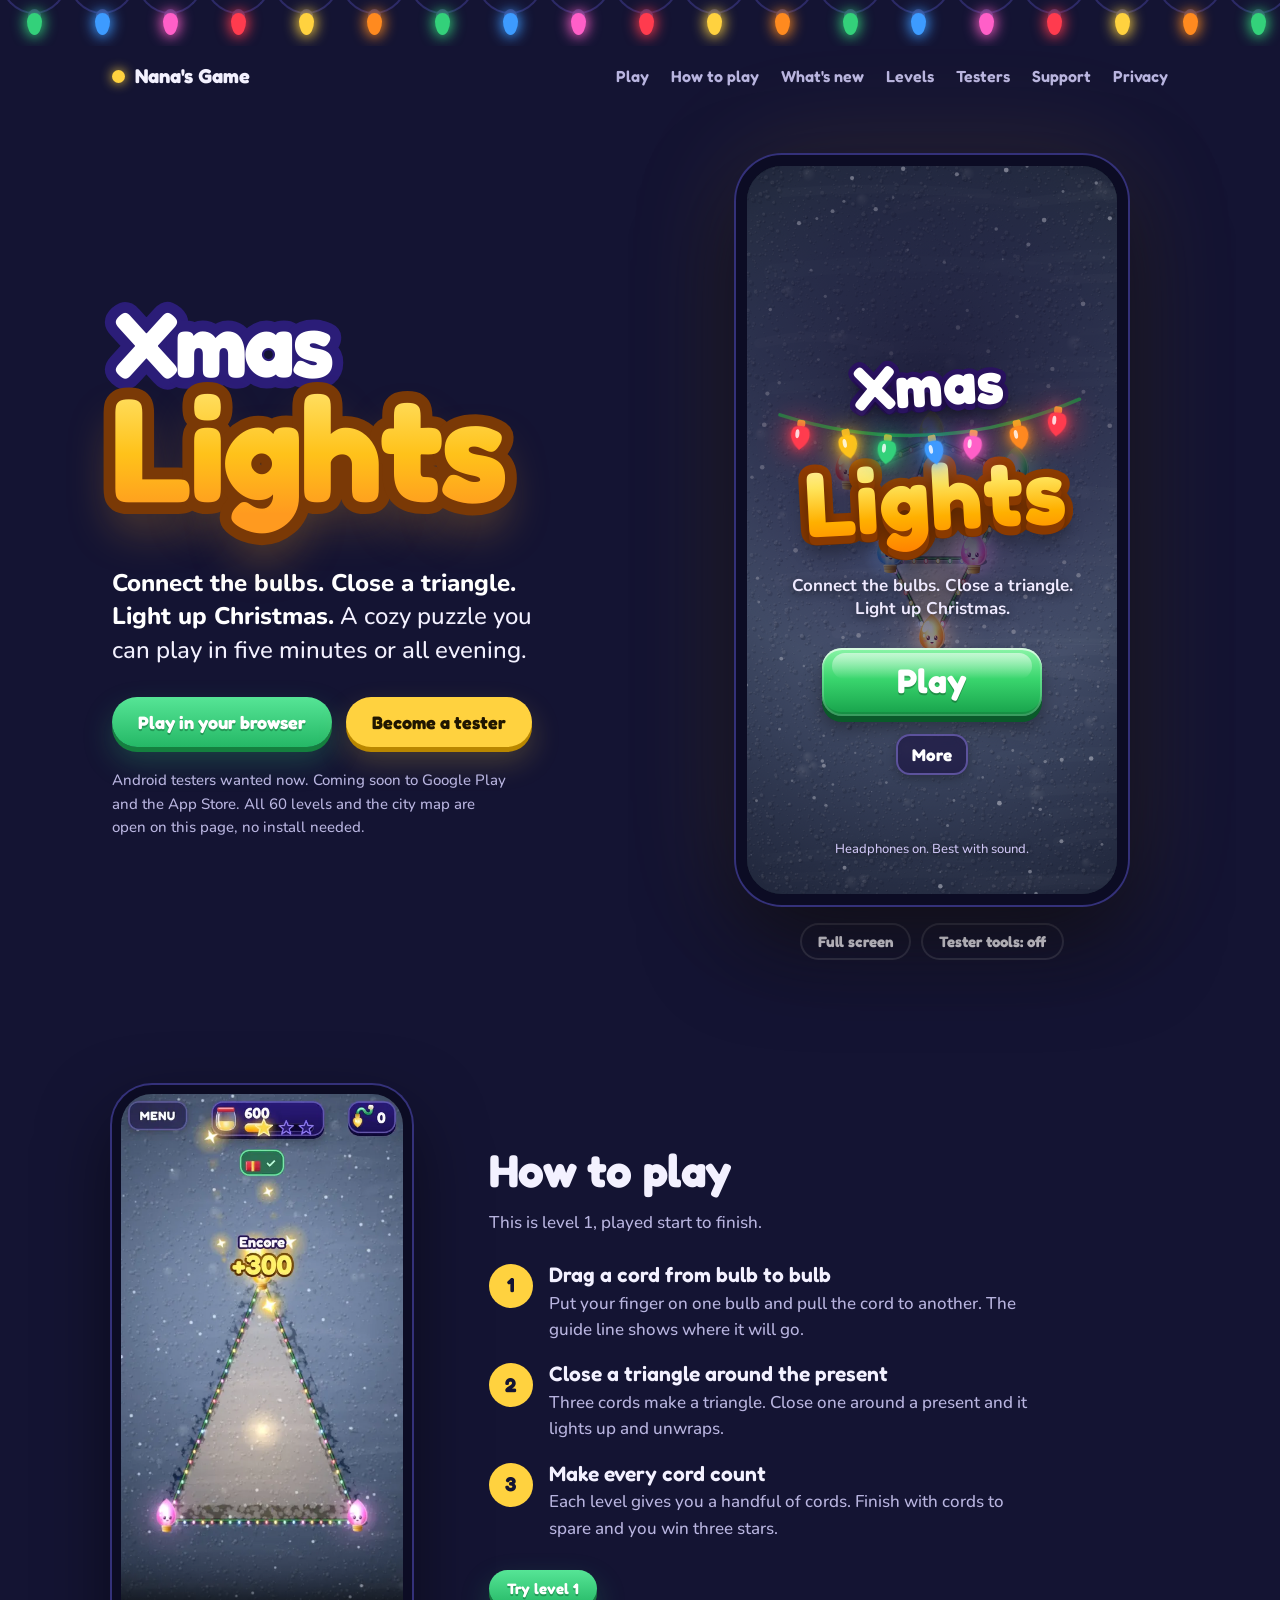
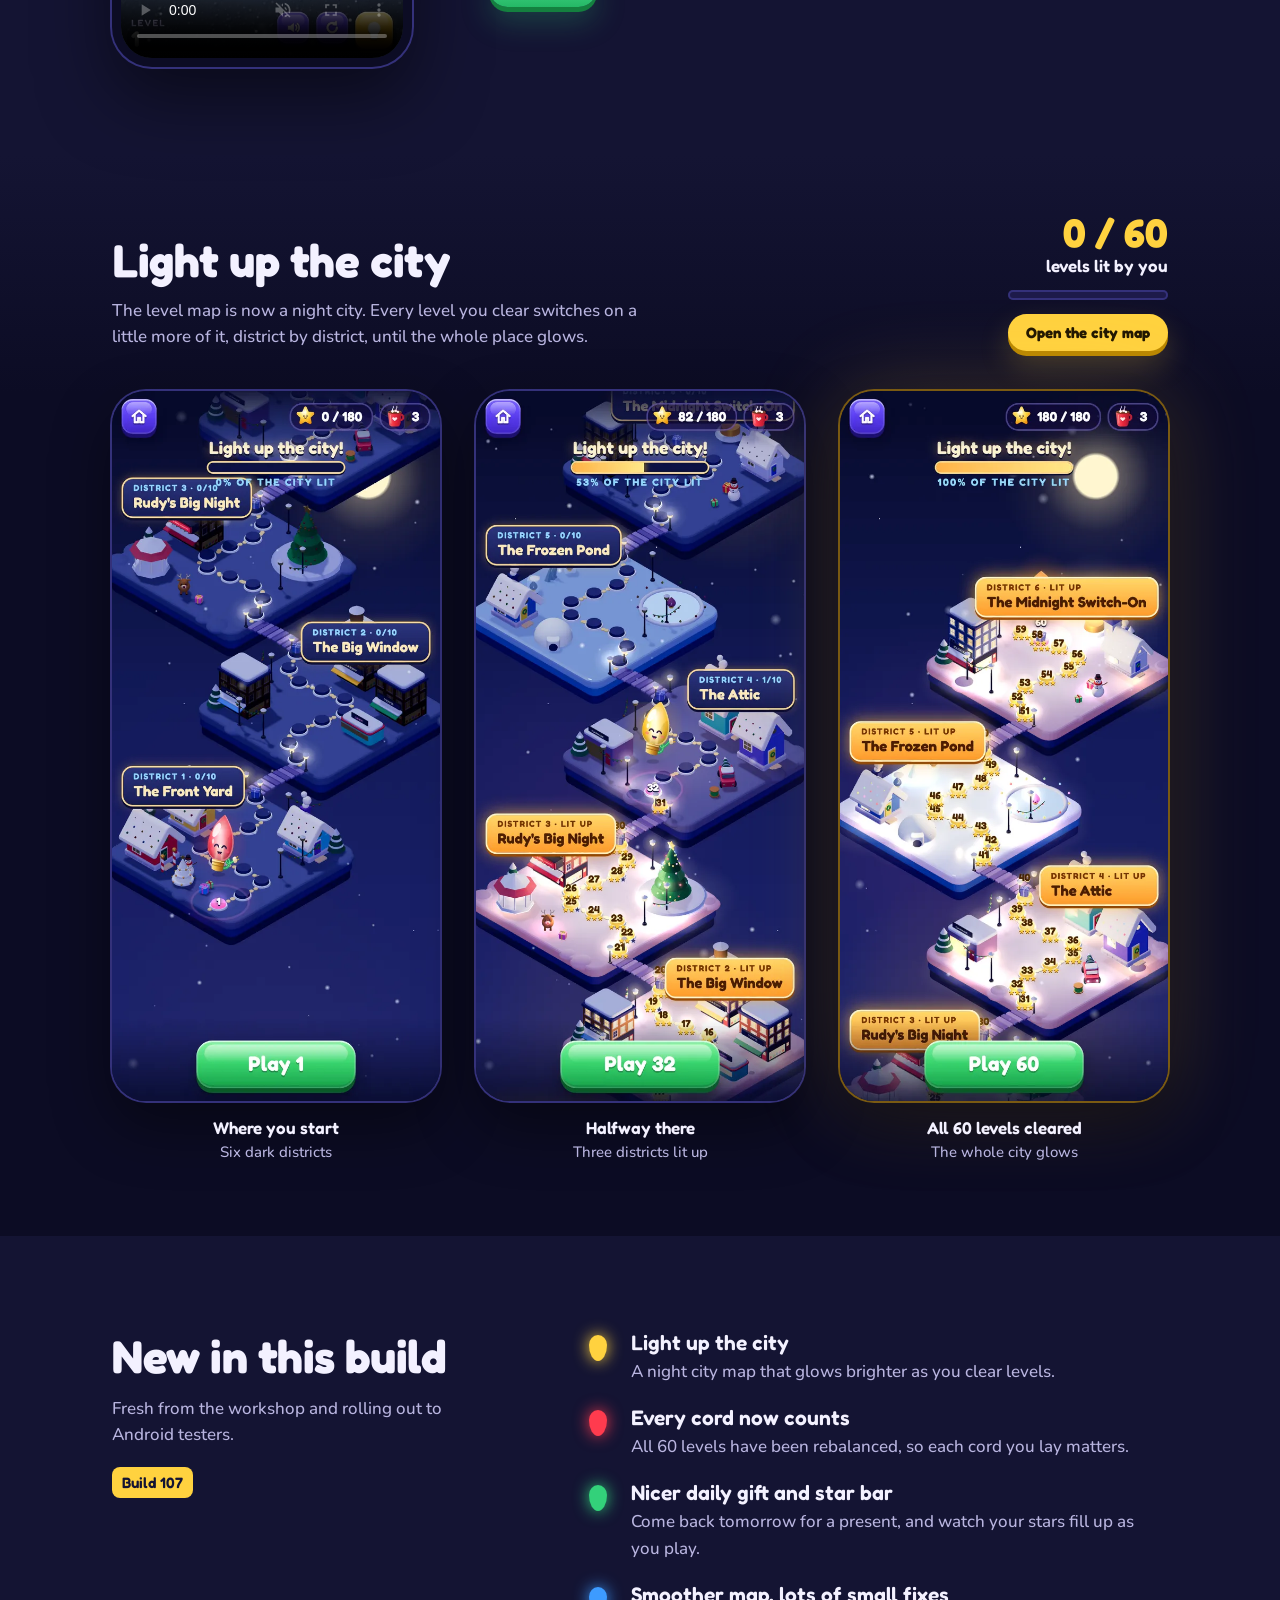
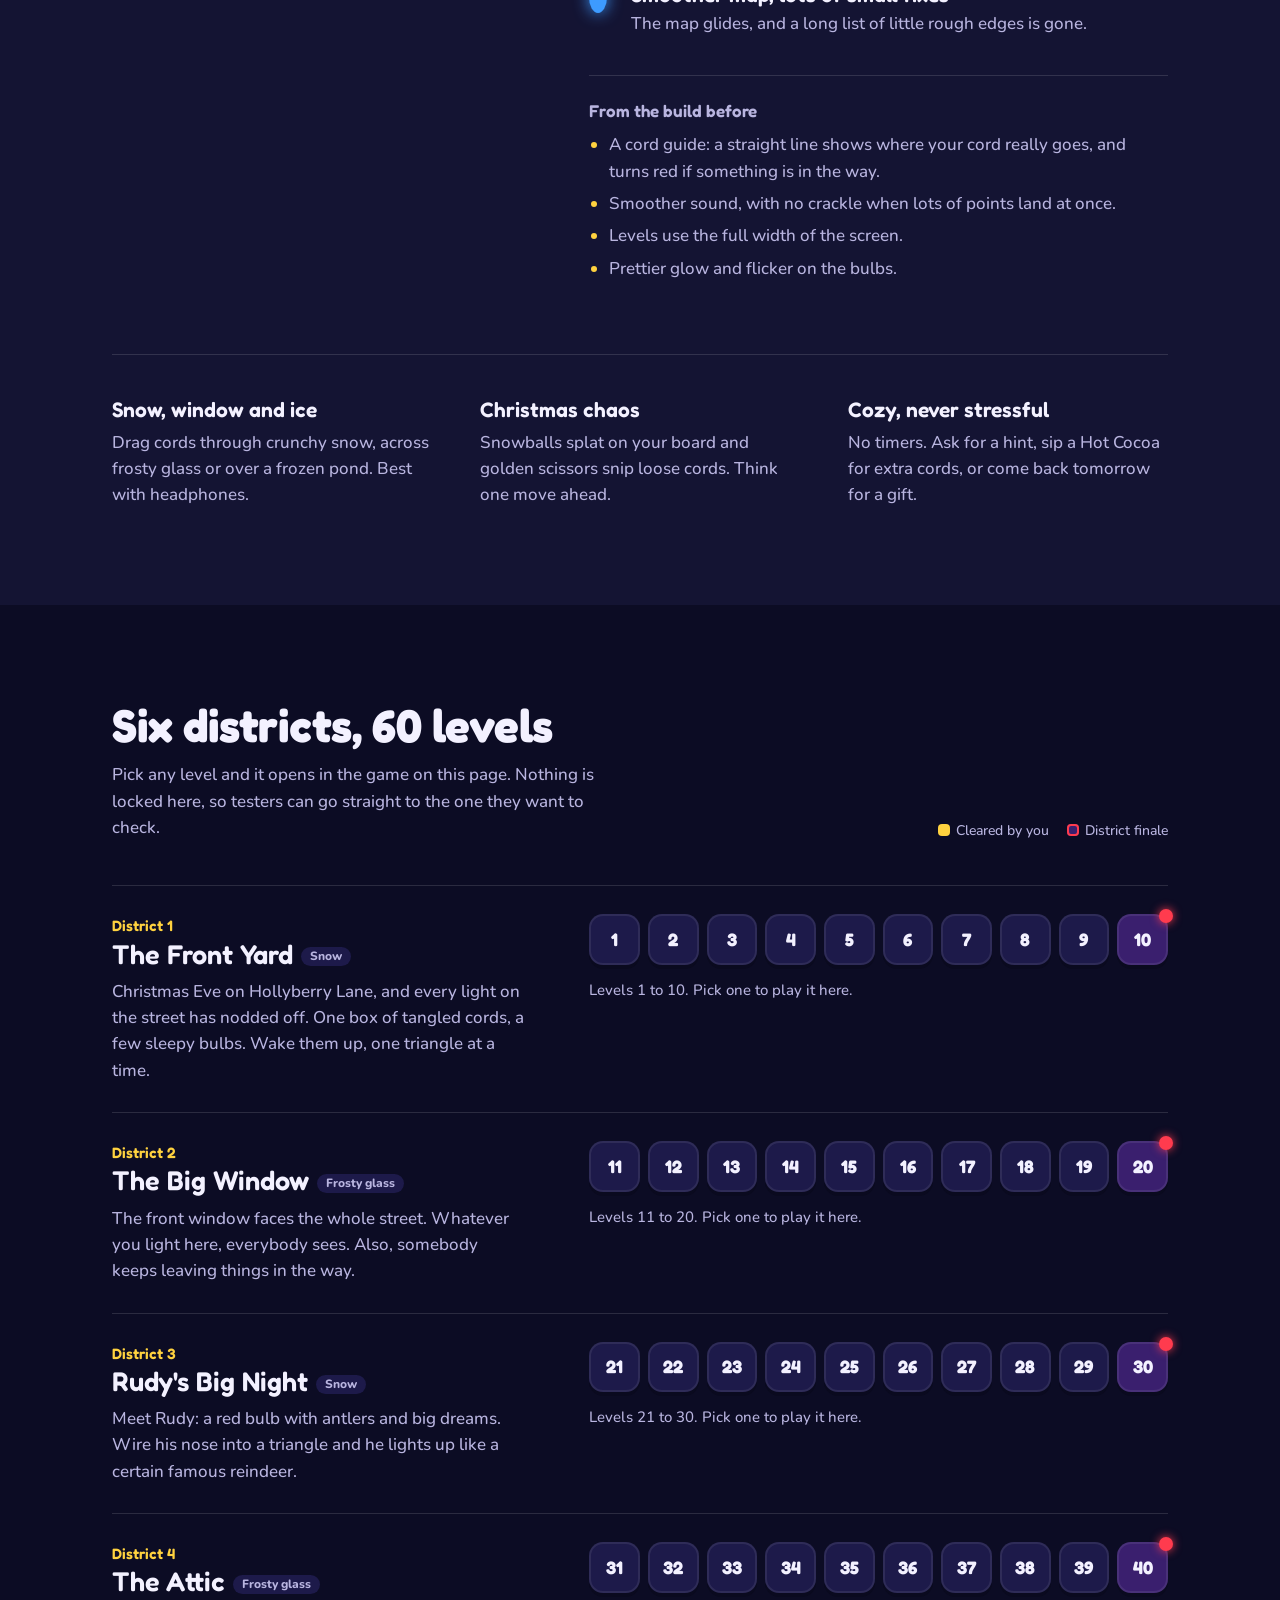
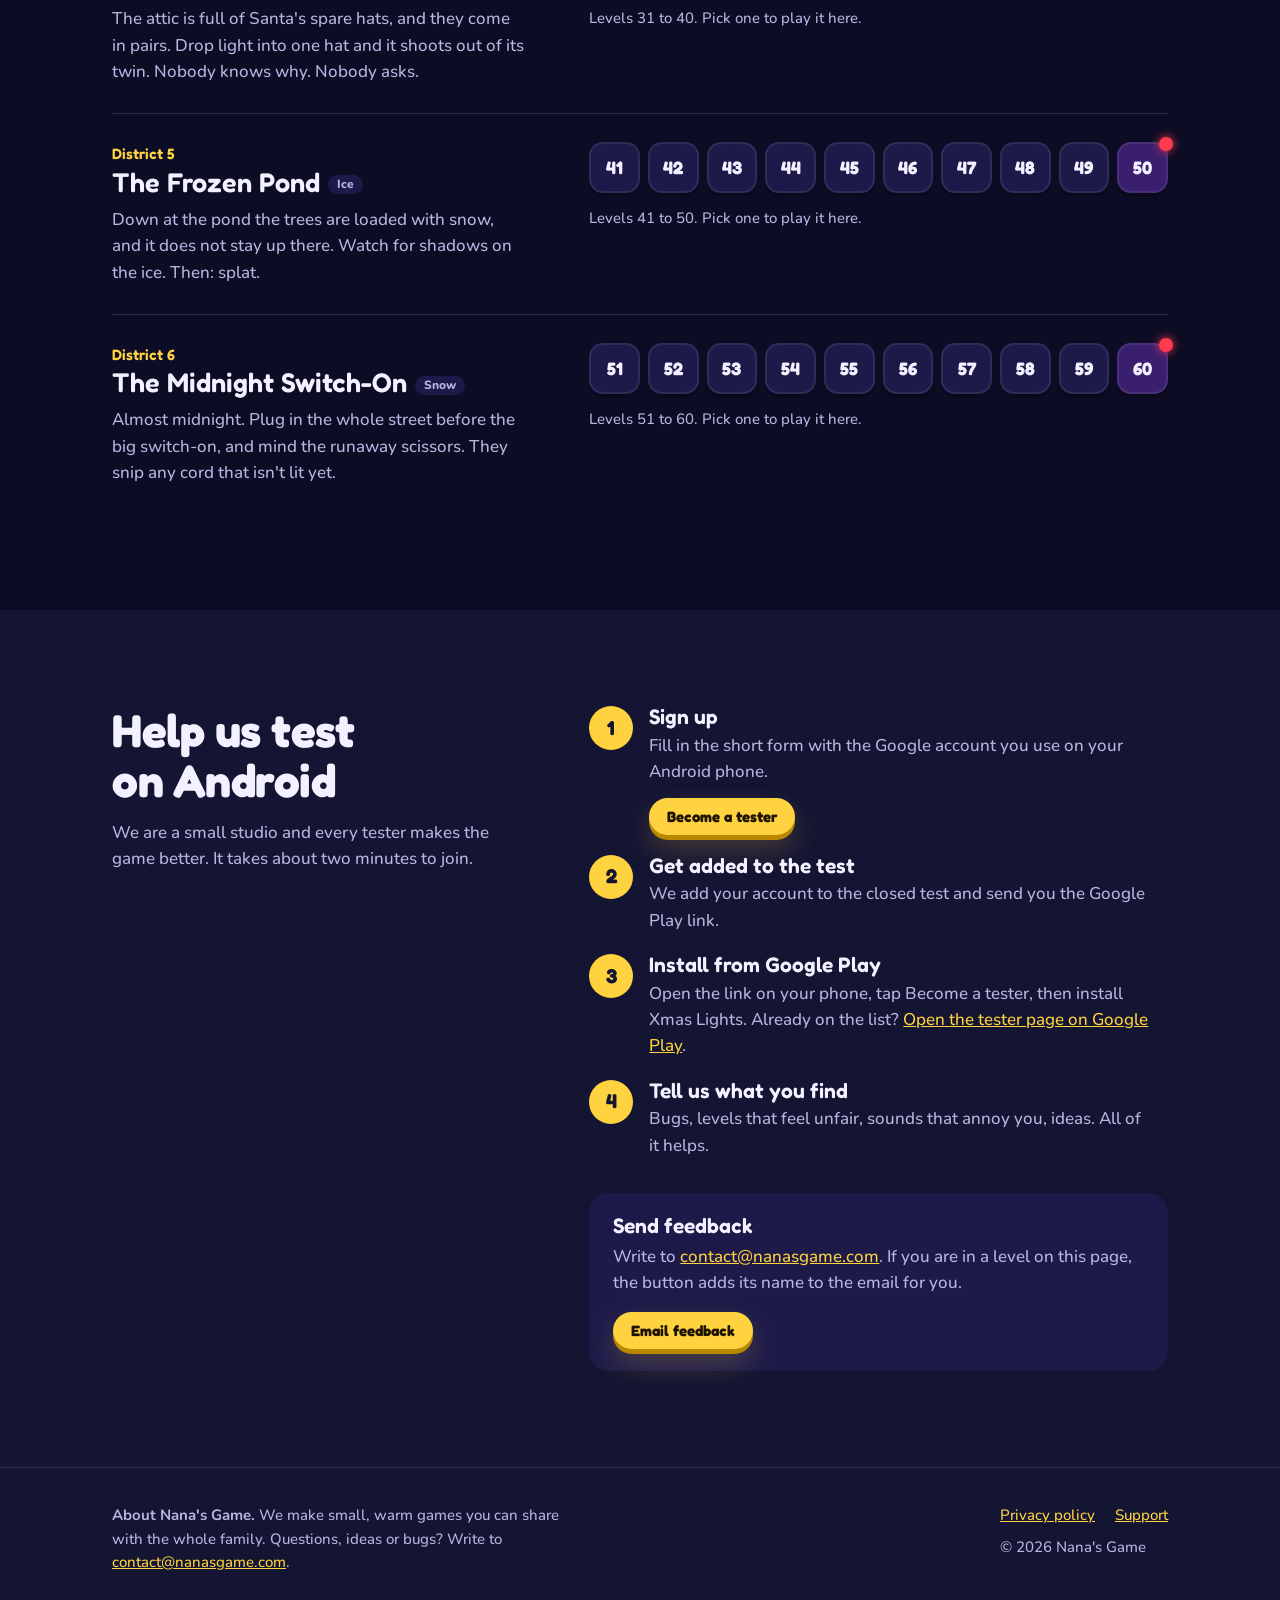
==== commit 767d4501: "Show city progress as "1 / 60" with a progress bar The lone gold number above the caption read as a " ====
--- a/index.html
+++ b/index.html
@@ -119,7 +119,9 @@
 .city-head{display:grid;grid-template-columns:minmax(0,1fr) auto;gap:20px 40px;align-items:end}
 .city-head p{max-width:56ch;margin-top:12px;color:var(--muted)}
 .tally{font-family:var(--display);font-weight:600;font-size:17px;text-align:right;font-variant-numeric:tabular-nums}
-.tally b{display:block;font-size:44px;line-height:1;color:var(--gold);font-weight:700}
+.tally b{display:block;font-size:40px;line-height:1.05;color:var(--gold);font-weight:700}
+.meter{height:10px;margin-top:10px;border-radius:999px;background:var(--dusk);box-shadow:inset 0 0 0 2px #34317a;overflow:hidden}
+.meter i{display:block;height:100%;width:0;border-radius:999px;background:linear-gradient(90deg,#ffb300,var(--gold))}
 .tally .btn{margin-top:14px}
 .shots{display:grid;grid-template-columns:repeat(3,minmax(0,1fr));gap:clamp(14px,3vw,36px);margin-top:clamp(24px,4vw,40px)}
 .shots figure{margin:0;min-width:0}
@@ -271,7 +273,8 @@
       <p>The level map is now a night city. Every level you clear switches on a little more of it, district by district, until the whole place glows.</p>
     </div>
     <div class="tally" aria-live="polite">
-      <b id="litN">0</b><span id="litT">of 60 levels lit by you</span>
+      <b id="litN">0 / 60</b><span id="litT">levels lit by you</span>
+      <div class="meter" aria-hidden="true"><i id="litBar"></i></div>
       <div><button class="btn sm" id="openMap" type="button">Open the city map</button></div>
     </div>
   </div>
@@ -445,8 +448,9 @@
   prog=readProg();
   var lit=0,stars=0,n=LEVELS.length||60,i;
   for(i=0;i<n;i++){var s=starsOf(i);if(s){lit++;stars+=s}}
-  $('litN').textContent=lit;
-  $('litT').textContent='of '+n+' levels lit by you'+(stars?', '+stars+' of '+n*3+' stars':'');
+  $('litBar').style.width=(100*lit/n)+'%';
+  $('litN').textContent=lit+' / '+n;
+  $('litT').textContent='levels lit by you'+(stars?', '+stars+' of '+n*3+' stars':'');
   document.querySelectorAll('.tile').forEach(function(t){
     var s=starsOf(+t.dataset.i);t.classList.toggle('done',s>0);
     var sm=t.querySelector('small');if(sm)sm.textContent=s?'★★★'.slice(0,s):'';
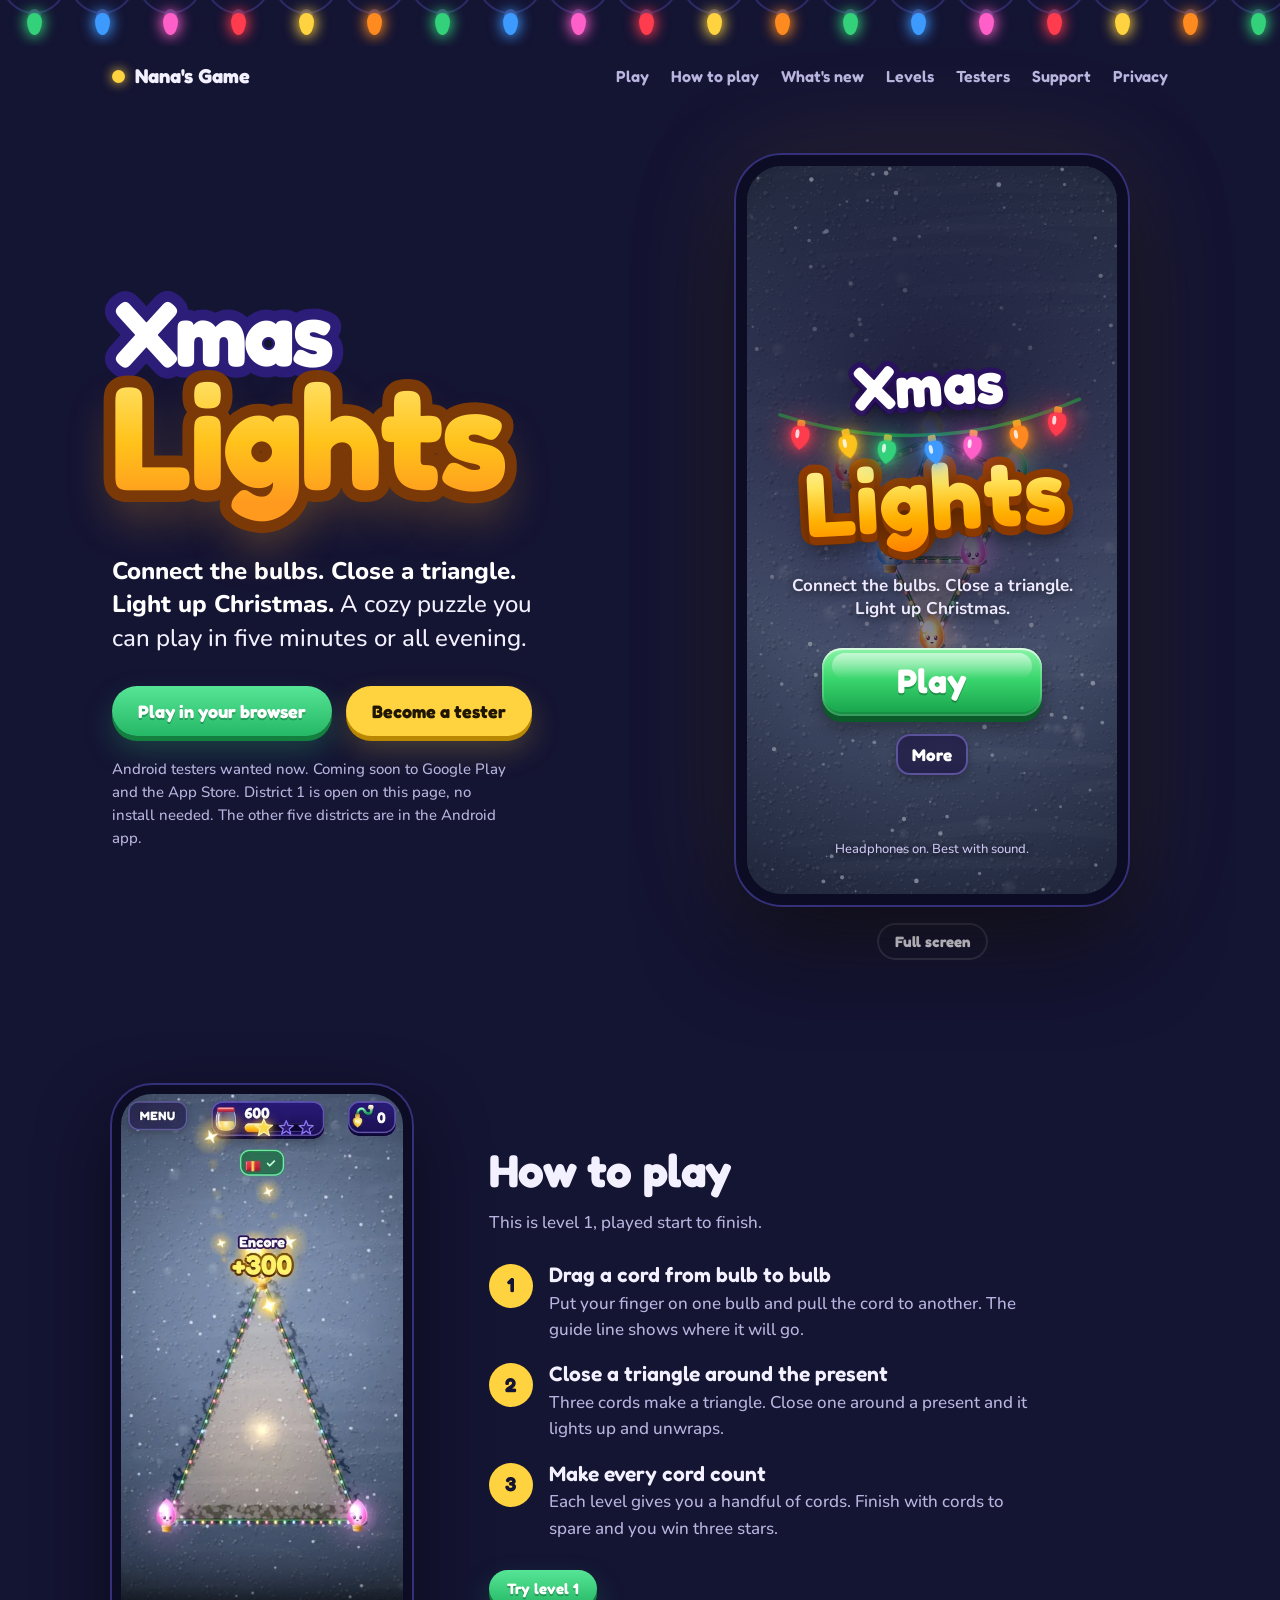
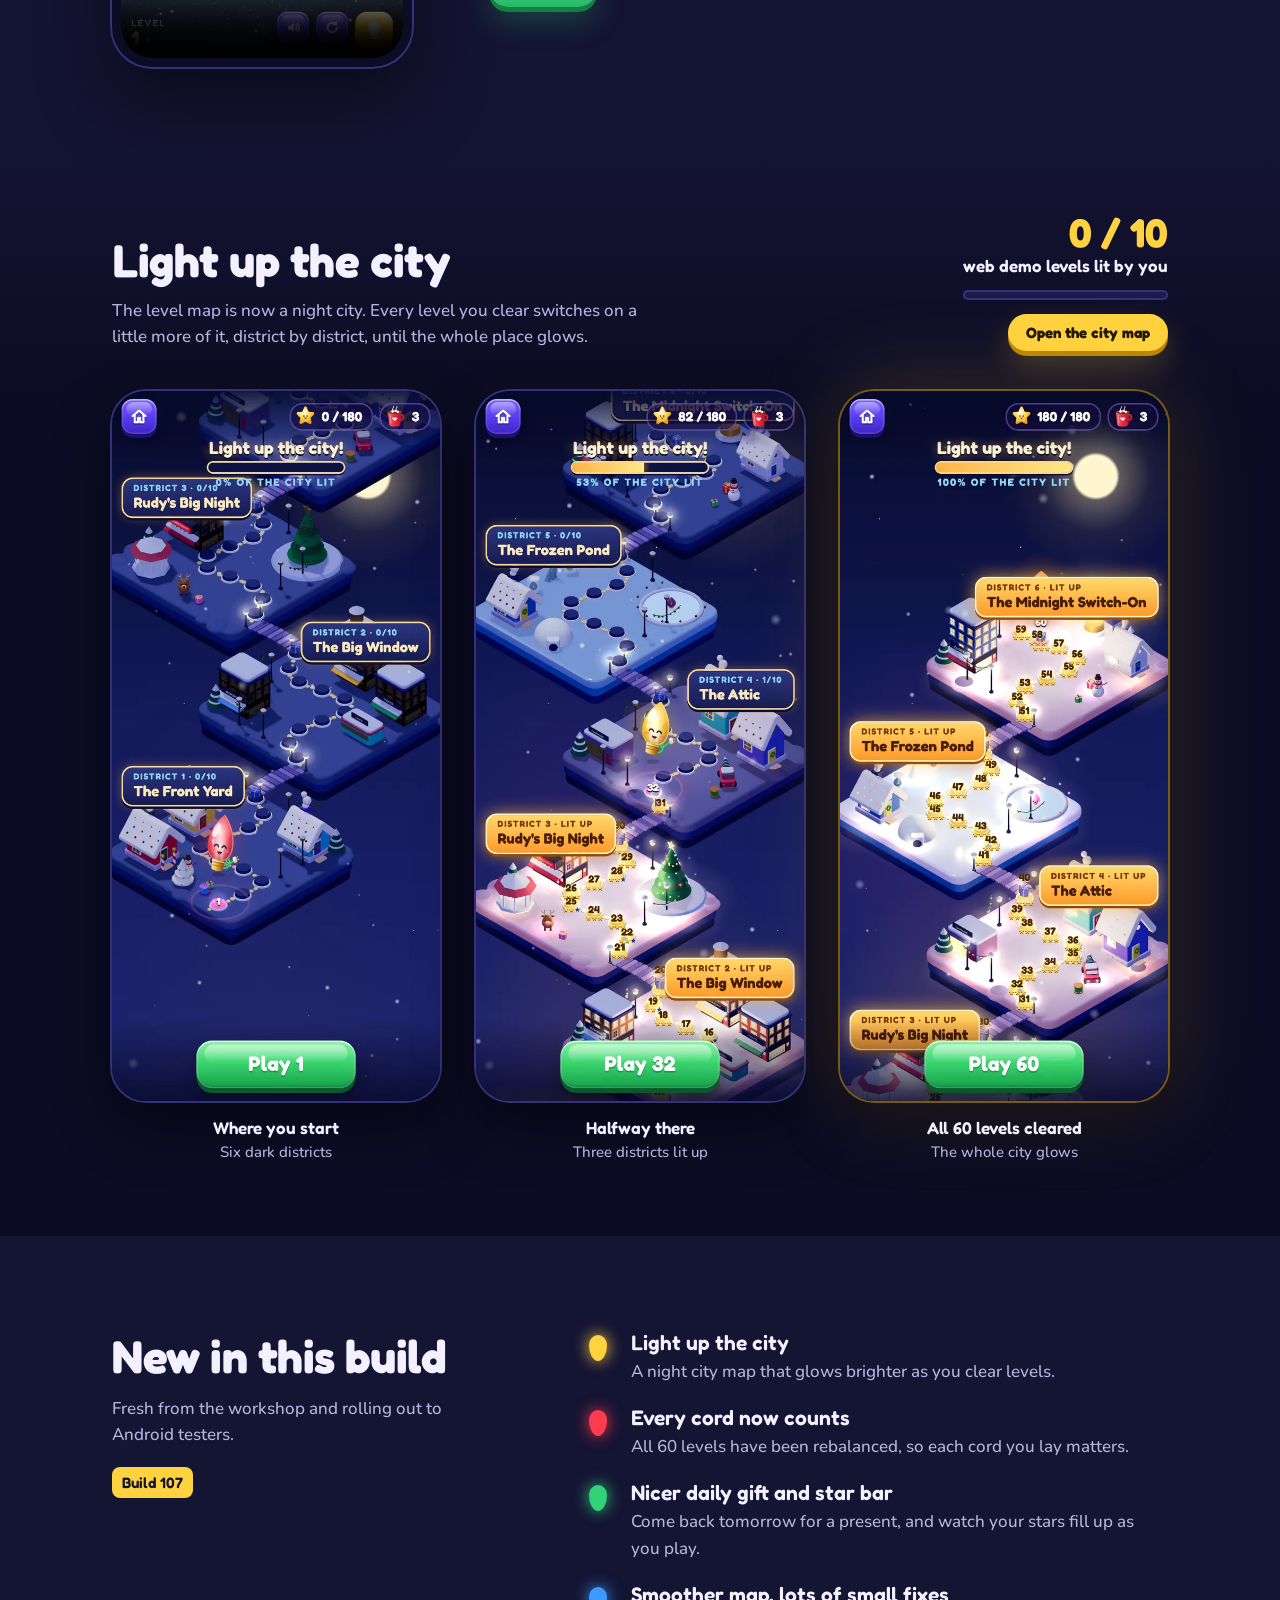
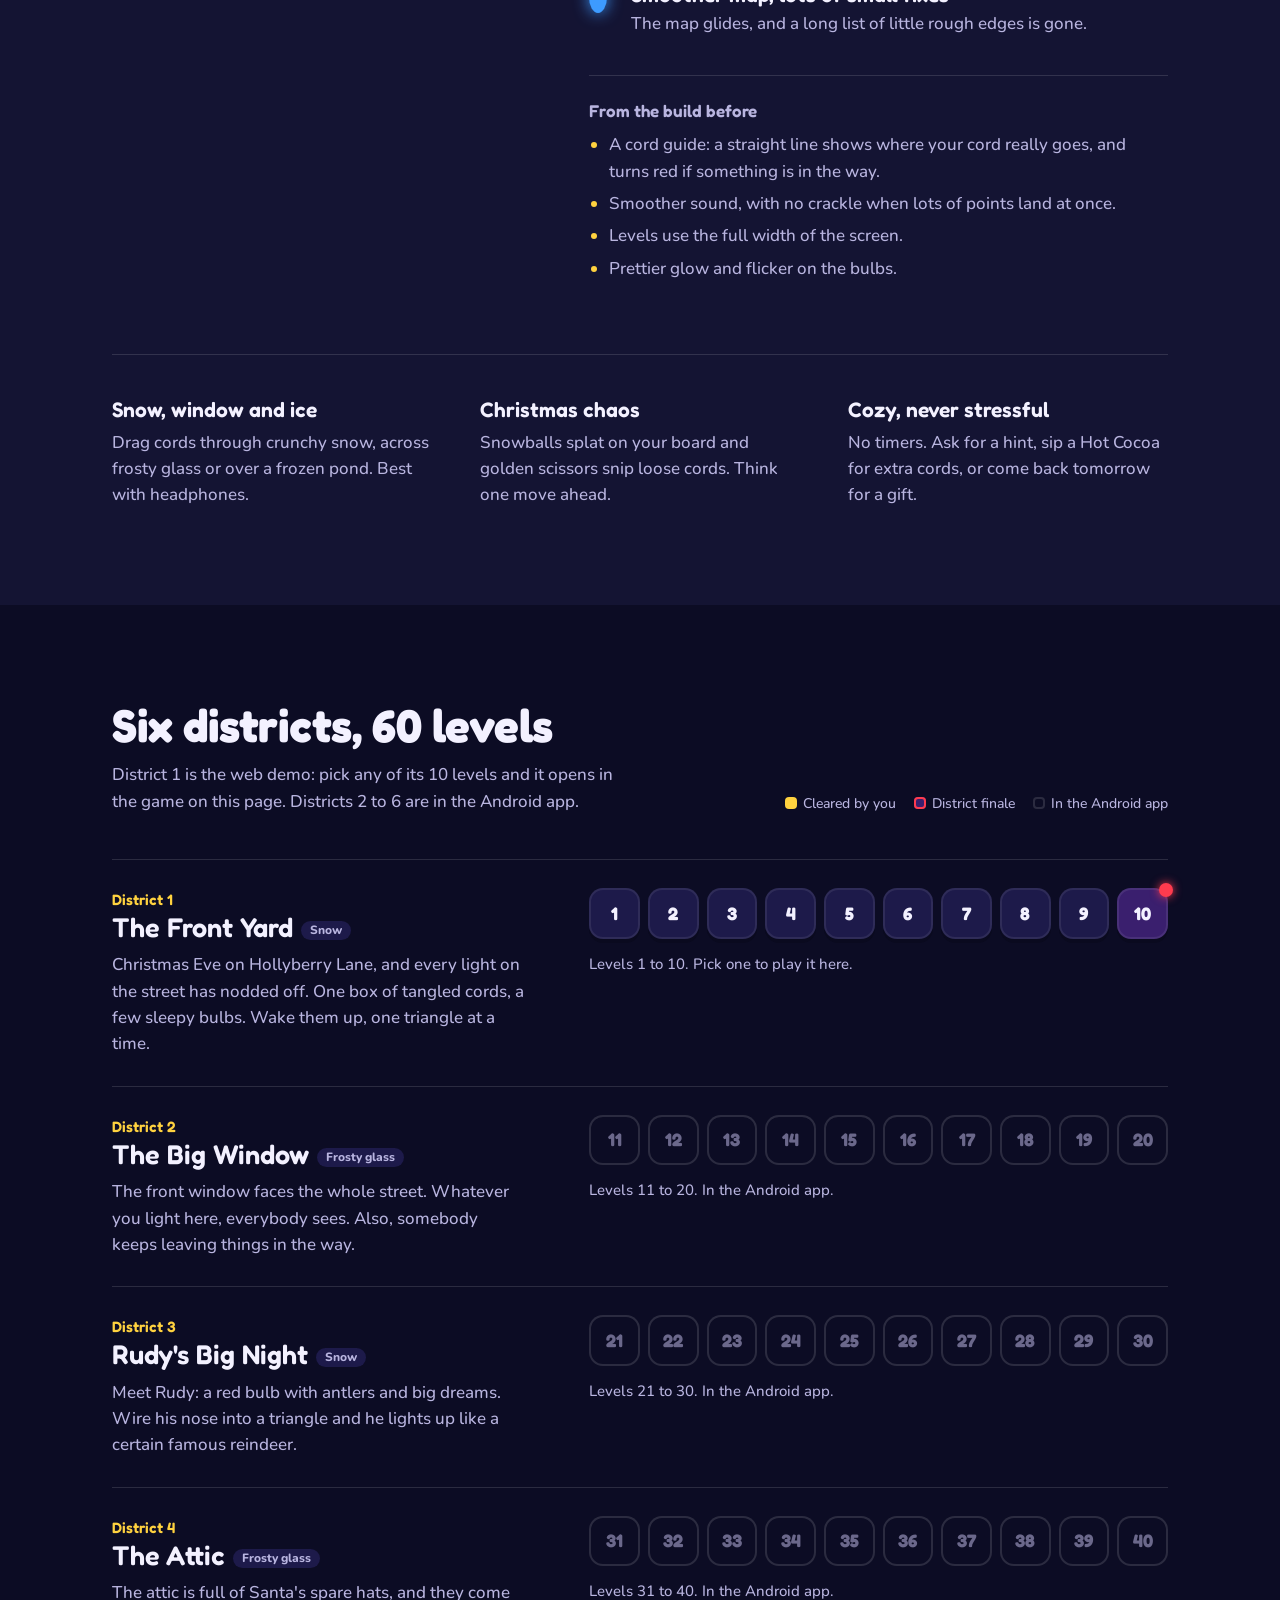
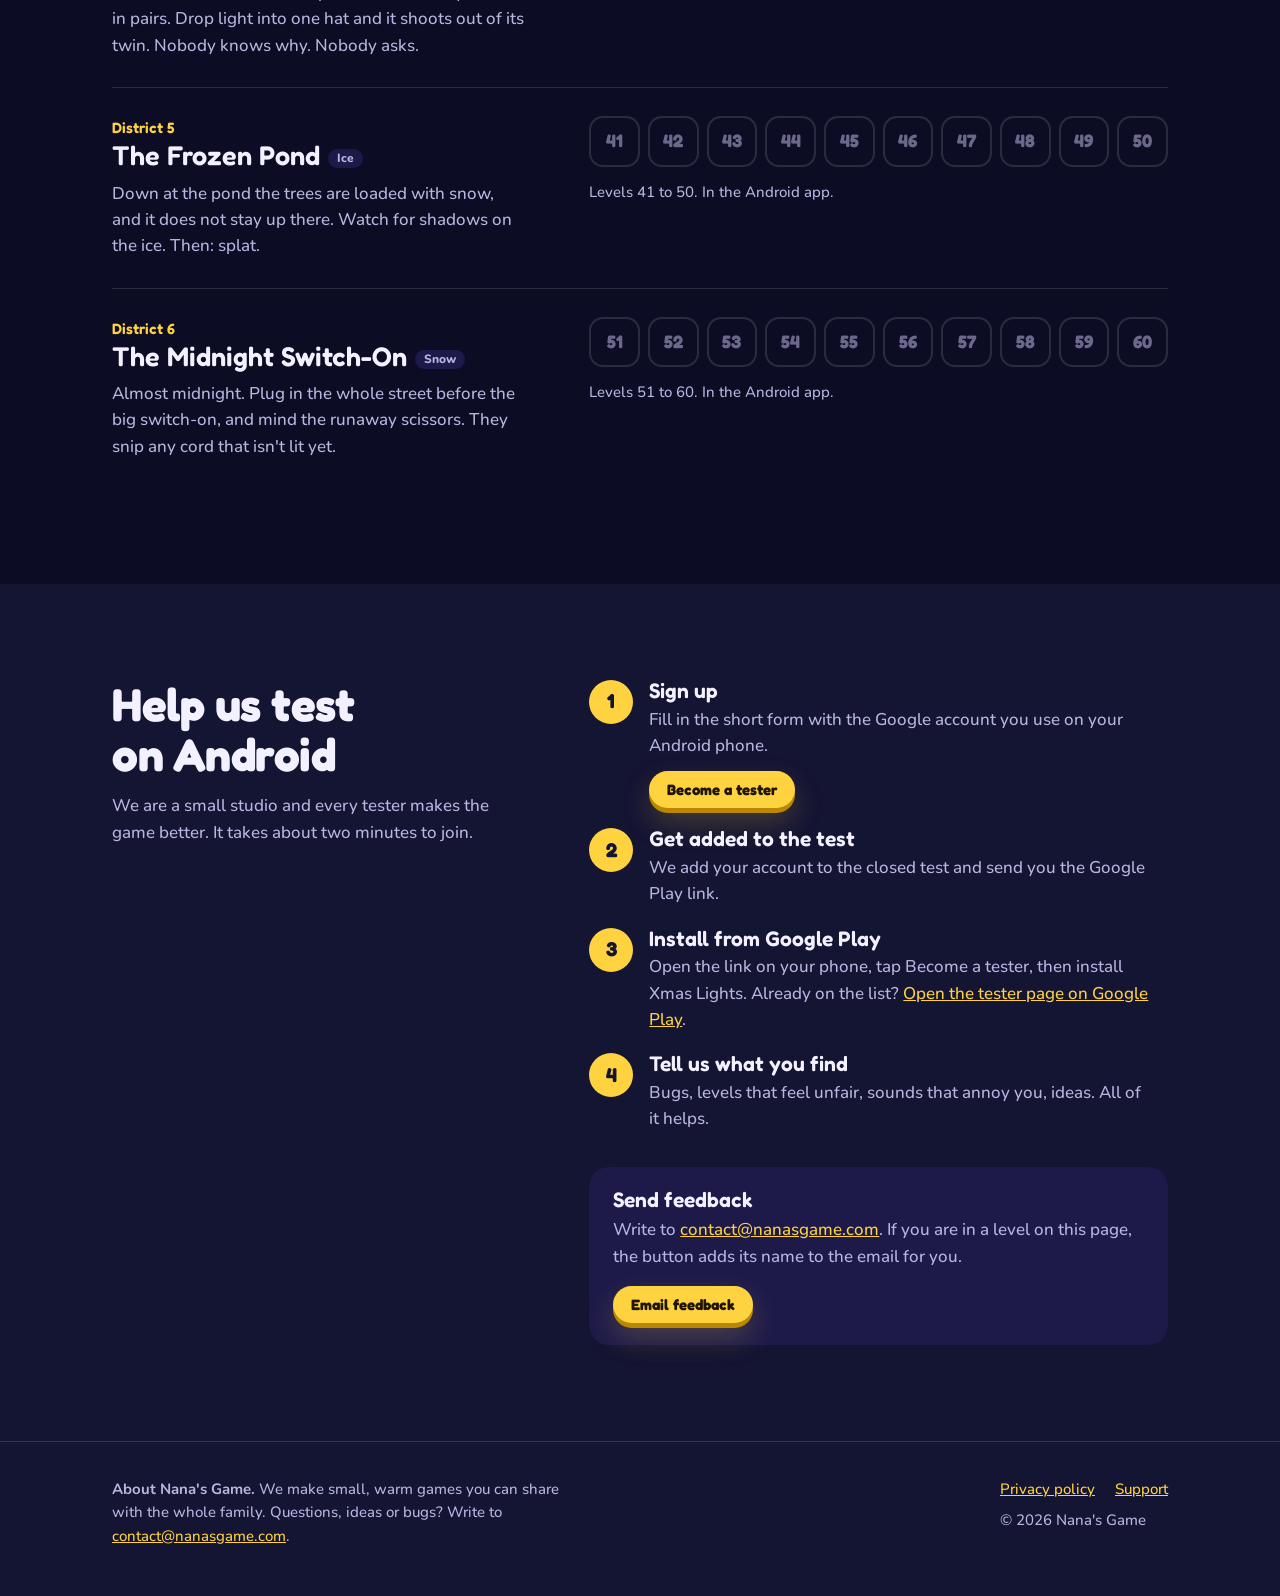
==== commit 7c4b847b: "Limit the web demo to District 1 - play/: levels 11+ show a "That's the web demo" card with a Become" ====
--- a/index.html
+++ b/index.html
@@ -4,7 +4,7 @@
 <meta charset="utf-8">
 <meta name="viewport" content="width=device-width,initial-scale=1">
 <title>Xmas Lights · Nana's Game</title>
-<meta name="description" content="Xmas Lights: connect the bulbs, close a triangle and light up Christmas. Play all 60 levels in your browser, or join the Android test.">
+<meta name="description" content="Xmas Lights: connect the bulbs, close a triangle and light up Christmas. Play the first district in your browser, or join the Android test for all 60 levels.">
 <meta property="og:title" content="Xmas Lights · Nana's Game">
 <meta property="og:description" content="A cozy Christmas puzzle. Play the levels in your browser, or join the Android test.">
 <meta property="og:image" content="https://nanasgame.com/img/og.jpg">
@@ -165,6 +165,9 @@
 .tile.boss{background:#3a1f6e}
 .tile.boss::after{content:"";position:absolute;top:-5px;right:-5px;width:14px;height:14px;border-radius:50%;background:var(--red);box-shadow:0 0 10px var(--red)}
 .tile.done{background:var(--gold);color:#2a1c00;box-shadow:0 4px 0 #b98700,0 0 18px rgba(255,210,63,.35)}
+.tile.locked{background:transparent;color:rgba(185,181,224,.55);box-shadow:inset 0 0 0 2px var(--line);cursor:default}
+.tile.locked:hover{transform:none;box-shadow:inset 0 0 0 2px var(--line)}
+.tile.locked.boss::after{display:none}
 .tile small{display:block;font-size:9px;letter-spacing:1px;line-height:1;margin-top:1px}
 .chapter .readout{min-height:3.1em;margin-top:14px;font-size:15px;max-width:none}
 .readout b{color:var(--ink);font-weight:800}
@@ -229,7 +232,7 @@
       <button class="btn play" id="heroPlay" type="button">Play in your browser</button>
       <a class="btn" href="https://docs.google.com/forms/d/e/1FAIpQLSdXcc9EGKCobpm0PpayjFovDhJnvt9fzfqe63KZqGMDl3-UOw/viewform">Become a tester</a>
     </div>
-    <p class="status">Android testers wanted now. Coming soon to Google Play and the App Store. All 60 levels and the city map are open on this page, no install needed.</p>
+    <p class="status">Android testers wanted now. Coming soon to Google Play and the App Store. District 1 is open on this page, no install needed. The other five districts are in the Android app.</p>
   </div>
 
   <div class="stage">
@@ -244,7 +247,6 @@
     </div>
     <div class="under">
       <button class="btn ghost sm" id="goFull" type="button">Full screen</button>
-      <button class="btn ghost sm" id="tester" type="button" aria-pressed="false">Tester tools: off</button>
     </div>
     <p class="note" id="note" role="status"></p>
   </div>
@@ -273,7 +275,7 @@
       <p>The level map is now a night city. Every level you clear switches on a little more of it, district by district, until the whole place glows.</p>
     </div>
     <div class="tally" aria-live="polite">
-      <b id="litN">0 / 60</b><span id="litT">levels lit by you</span>
+      <b id="litN">0 / 10</b><span id="litT">web demo levels lit by you</span>
       <div class="meter" aria-hidden="true"><i id="litBar"></i></div>
       <div><button class="btn sm" id="openMap" type="button">Open the city map</button></div>
     </div>
@@ -325,9 +327,9 @@
     <div class="levels-head">
       <div>
         <h2>Six districts, 60 levels</h2>
-        <p>Pick any level and it opens in the game on this page. Nothing is locked here, so testers can go straight to the one they want to check.</p>
+        <p>District 1 is the web demo: pick any of its 10 levels and it opens in the game on this page. Districts 2 to 6 are in the Android app.</p>
       </div>
-      <div class="legend"><span><i style="background:var(--gold)"></i>Cleared by you</span><span><i style="background:#3a1f6e;box-shadow:inset 0 0 0 2px var(--red)"></i>District finale</span></div>
+      <div class="legend"><span><i style="background:var(--gold)"></i>Cleared by you</span><span><i style="background:#3a1f6e;box-shadow:inset 0 0 0 2px var(--red)"></i>District finale</span><span><i style="background:transparent;box-shadow:inset 0 0 0 2px var(--line)"></i>In the Android app</span></div>
     </div>
     <ol class="chapters" id="chapters"></ol>
     <p class="muted" id="noLevels" hidden>The level list could not be loaded. Open the game above and use its map instead.</p>
@@ -379,7 +381,7 @@
 var LEVELS=Array.isArray(window.NL_LEVELS)?window.NL_LEVELS:[];
 var CHAPTERS=Array.isArray(window.NL_CHAPTERS)?window.NL_CHAPTERS:[];
 var SURFACE={snow:'Snow',glass:'Frosty glass',ice:'Ice'};
-var testerWanted=false,prog={};
+var WEB=10,prog={};   /* levels playable on the web: District 1 */
 
 function lsGet(k){try{return localStorage.getItem(k)}catch(e){return null}}
 function lsSet(k,v){try{localStorage.setItem(k,v)}catch(e){}}
@@ -410,26 +412,11 @@
     try{n.openJIntro(i);say('')}catch(e){say('Could not jump to that level. Pick it from the map in the game.')}
   });
 }
-function applyTester(){
-  var b=$('tester');b.setAttribute('aria-pressed',testerWanted?'true':'false');b.textContent='Tester tools: '+(testerWanted?'on':'off');
-  var ok=false;
-  try{
-    var d=frame.contentDocument,t=d.getElementById('bTest'),st=d.getElementById('xlSiteTester');
-    /* the store build hides its test bar; show it here while tester tools are on */
-    if(testerWanted&&!st){st=d.createElement('style');st.id='xlSiteTester';st.textContent='#jTest:not([hidden]){display:flex!important}';d.head.appendChild(st)}
-    if(!testerWanted&&st)st.remove();
-    if(t){if(/on\s*$/.test(t.textContent)!==testerWanted)t.click();ok=true}
-  }catch(e){}
-  if(testerWanted)say(ok?'Tester tools are on: Prev, Next, Solve and Skip appear in every level, and Hot Cocoa never runs out.':'Open More in the game and switch on Test mode.');
-  else say('');
-}
 $('heroPlay').onclick=function(){open()};
 $('start').onclick=function(){open()};
 $('goFull').onclick=function(){setFull(true);load()};
 $('exitFull').onclick=function(){setFull(false);$('goFull').focus()};
 document.addEventListener('keydown',function(e){if(e.key==='Escape'&&phone.classList.contains('full'))setFull(false)});
-$('tester').onclick=function(){testerWanted=!testerWanted;lsSet('xl_site_tester',testerWanted?'1':'0');load().then(applyTester)};
-frame.addEventListener('load',function(){if(frame.getAttribute('src'))load().then(function(){if(testerWanted)applyTester()})});
 
 $('tryOne').onclick=function(){playLevel(0)};
 (function(){   /* the how-to clip plays only while it is on screen; with reduced motion it waits for a tap */
@@ -437,8 +424,6 @@
   if(calm.matches||!('IntersectionObserver'in window)){v.controls=true;return}
   new IntersectionObserver(function(e){if(e[0].isIntersecting){var p=v.play();if(p&&p.catch)p.catch(function(){v.controls=true})}else v.pause()},{threshold:.35}).observe(v);
 })();
-testerWanted=lsGet('xl_site_tester')==='1';
-if(testerWanted){$('tester').setAttribute('aria-pressed','true');$('tester').textContent='Tester tools: on'}
 if(wide.matches)load();   /* phones start the game on tap, full screen */
 
 /* ---------- progress, shared with the game through localStorage ---------- */
@@ -446,12 +431,12 @@
 function starsOf(i){var L=LEVELS[i];return L?(prog[L.id||('lv'+i)]||0):0}
 function sync(){
   prog=readProg();
-  var lit=0,stars=0,n=LEVELS.length||60,i;
+  var lit=0,stars=0,n=WEB,i;
   for(i=0;i<n;i++){var s=starsOf(i);if(s){lit++;stars+=s}}
   $('litBar').style.width=(100*lit/n)+'%';
   $('litN').textContent=lit+' / '+n;
-  $('litT').textContent='levels lit by you'+(stars?', '+stars+' of '+n*3+' stars':'');
-  document.querySelectorAll('.tile').forEach(function(t){
+  $('litT').textContent='web demo levels lit by you'+(stars?', '+stars+' of '+n*3+' stars':'');
+  document.querySelectorAll('button.tile').forEach(function(t){
     var s=starsOf(+t.dataset.i);t.classList.toggle('done',s>0);
     var sm=t.querySelector('small');if(sm)sm.textContent=s?'★★★'.slice(0,s):'';
   });
@@ -476,19 +461,20 @@
     var C=CHAPTERS[c]||{name:'District '+(c+1)},tiles='';
     for(var i=c*per;i<Math.min(LEVELS.length,(c+1)*per);i++){
       var L=LEVELS[i];
-      tiles+='<button class="tile'+(L.tier==='boss'?' boss':'')+'" type="button" data-i="'+i+'" aria-label="Play level '+(i+1)+': '+esc(L.name)+'">'+(i+1)+'<small></small></button>';
+      tiles+=i<WEB?'<button class="tile'+(L.tier==='boss'?' boss':'')+'" type="button" data-i="'+i+'" aria-label="Play level '+(i+1)+': '+esc(L.name)+'">'+(i+1)+'<small></small></button>'
+        :'<span class="tile locked'+(L.tier==='boss'?' boss':'')+'" style="display:grid;place-items:center" aria-label="Level '+(i+1)+', in the Android app">'+(i+1)+'</span>';
     }
     html+='<li class="chapter"><div><div class="n">District '+(c+1)+'</div><h3>'+esc(C.name)+(SURFACE[C.surface]?'<span class="surface">'+SURFACE[C.surface]+'</span>':'')+'</h3>'+(C.intro?'<p>'+esc(C.intro)+'</p>':'')+'</div>'+
-      '<div><div class="tiles">'+tiles+'</div><p class="readout">Levels '+(c*per+1)+' to '+Math.min(LEVELS.length,(c+1)*per)+'. Pick one to play it here.</p></div></li>';
+      '<div><div class="tiles">'+tiles+'</div><p class="readout">Levels '+(c*per+1)+' to '+Math.min(LEVELS.length,(c+1)*per)+'. '+(c*per<WEB?'Pick one to play it here.':'In the Android app.')+'</p></div></li>';
   }
   host.innerHTML=html;
   function show(t){
     var i=+t.dataset.i,L=LEVELS[i],r=t.closest('.chapter').querySelector('.readout');
     r.innerHTML='<b>Level '+(i+1)+': '+esc(L.name)+'.</b> '+esc(L.quip||L.teach||'');
   }
-  host.addEventListener('click',function(e){var t=e.target.closest('.tile');if(t){show(t);playLevel(+t.dataset.i)}});
-  host.addEventListener('pointerover',function(e){var t=e.target.closest('.tile');if(t)show(t)});
-  host.addEventListener('focusin',function(e){var t=e.target.closest('.tile');if(t)show(t)});
+  host.addEventListener('click',function(e){var t=e.target.closest('button.tile');if(t){show(t);playLevel(+t.dataset.i)}});
+  host.addEventListener('pointerover',function(e){var t=e.target.closest('button.tile');if(t)show(t)});
+  host.addEventListener('focusin',function(e){var t=e.target.closest('button.tile');if(t)show(t)});
 }
 renderLevels();
 
